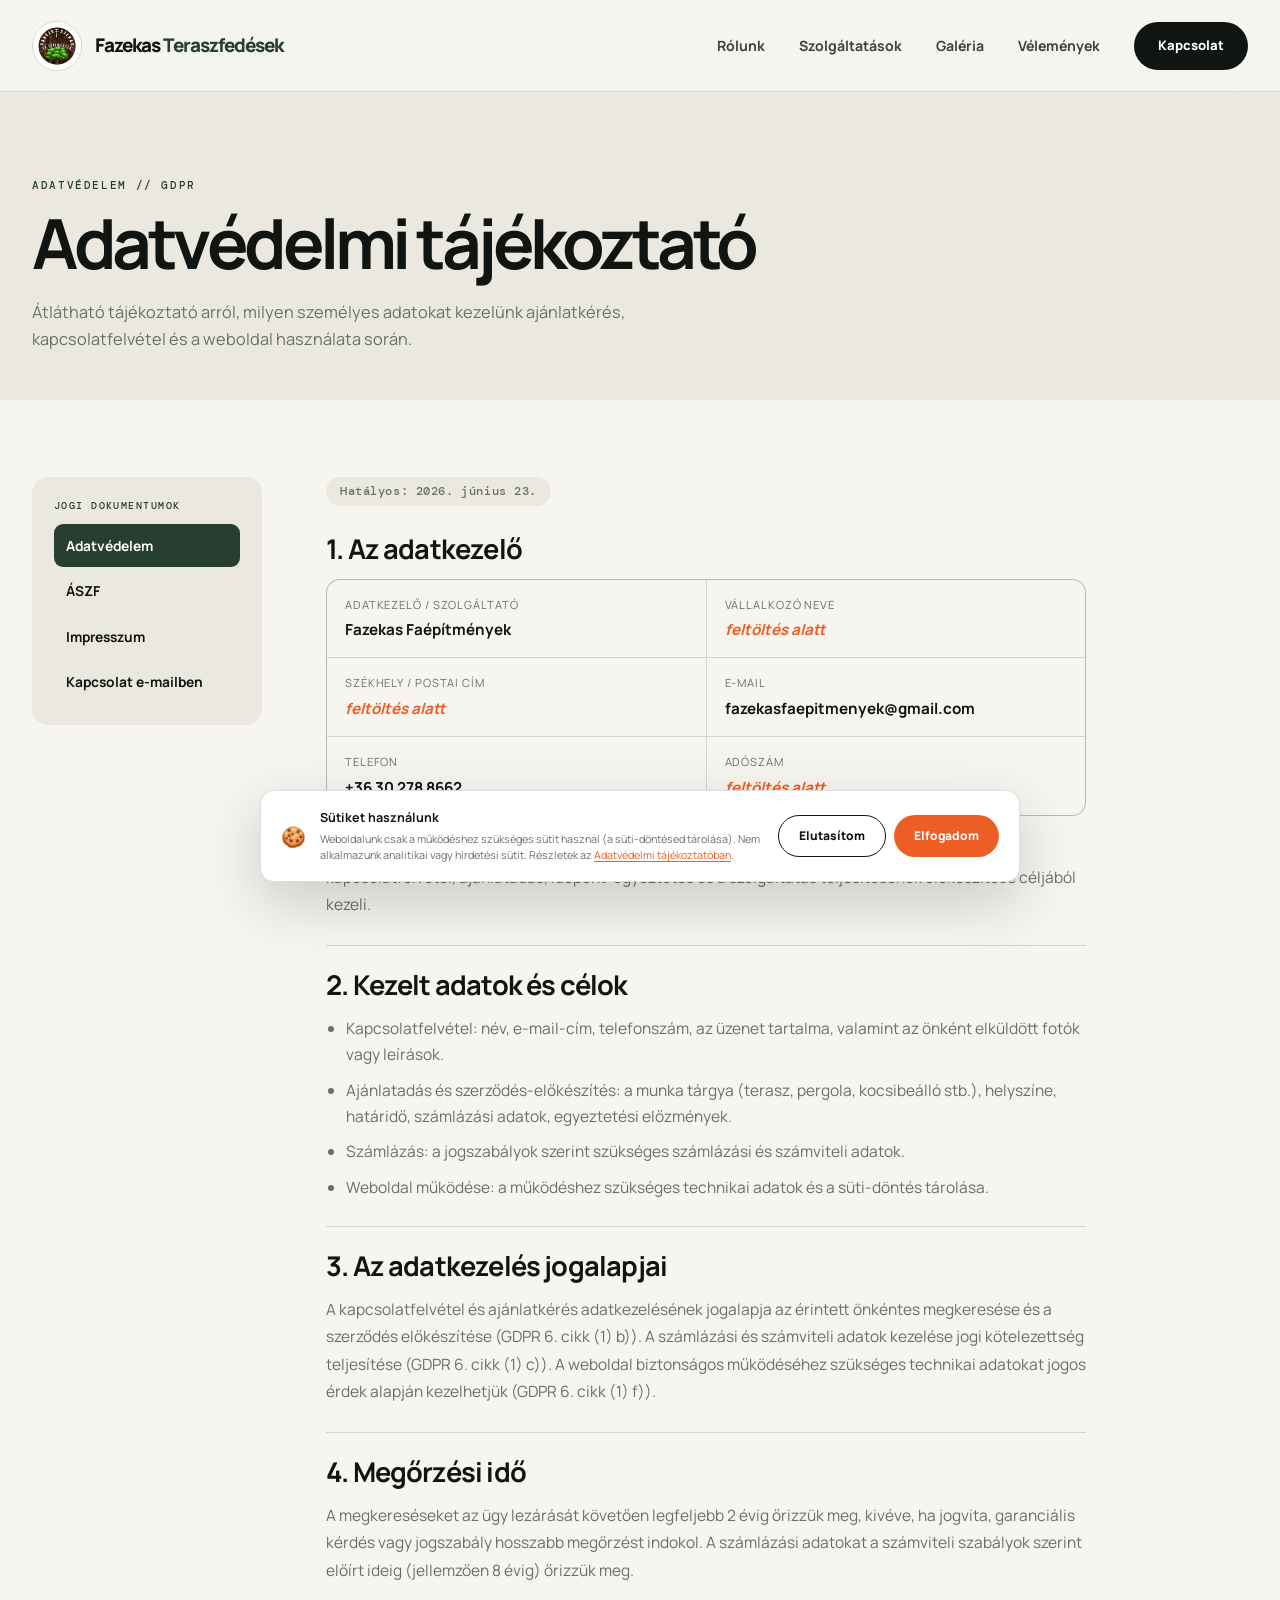
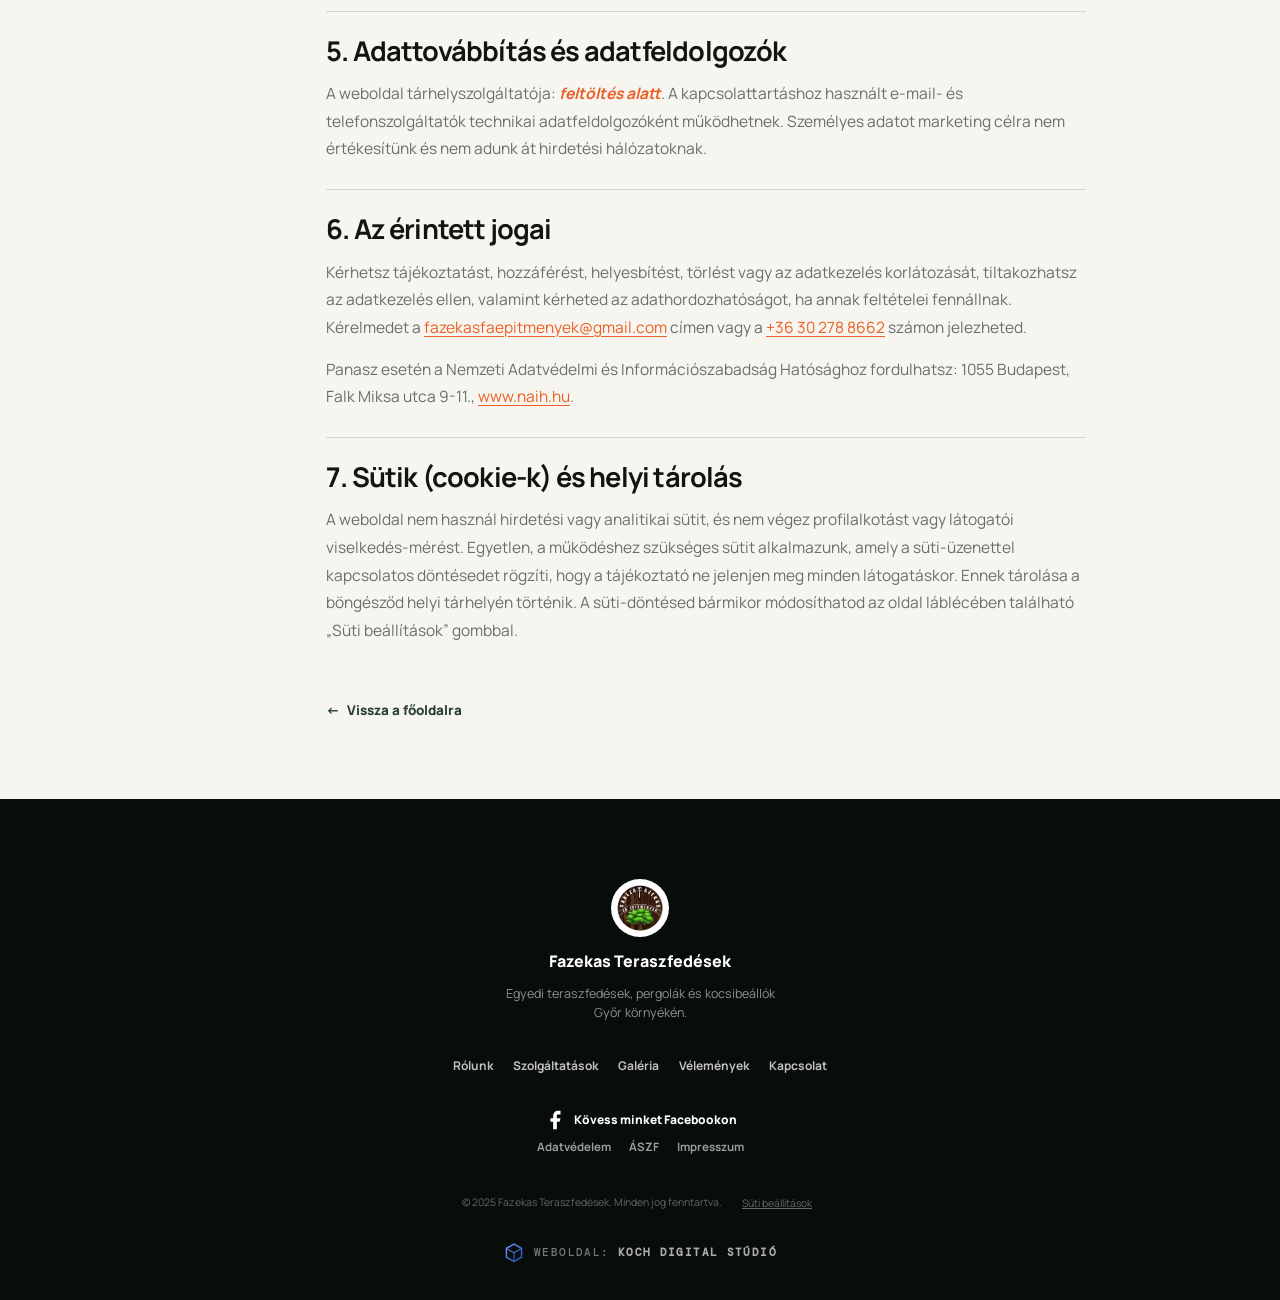
==== adatvedelem.html @ a285e496 "Prepare Fazekas Teraszfedések for Cloudflare Pages" ====
<!DOCTYPE html>
<html lang="hu">

<head>
  <meta charset="UTF-8">
  <meta name="viewport" content="width=device-width, initial-scale=1.0">
  <title>Adatvédelmi tájékoztató | Fazekas Teraszfedések</title>
  <meta name="description" content="Adatvédelmi tájékoztató (GDPR) – milyen személyes adatokat kezel a Fazekas Faépítmények ajánlatkérés és kapcsolatfelvétel során.">
  <meta name="robots" content="index, follow, max-image-preview:large">
  <link rel="canonical" href="https://fazekasterasz.hu/adatvedelem.html">
  <meta property="og:type" content="website">
  <meta property="og:url" content="https://fazekasterasz.hu/adatvedelem.html">
  <meta property="og:title" content="Adatvédelmi tájékoztató | Fazekas Teraszfedések">
  <meta property="og:description" content="Adatvédelmi tájékoztató (GDPR) – milyen személyes adatokat kezelünk ajánlatkérés és kapcsolatfelvétel során.">
  <meta property="og:image" content="https://fazekasterasz.hu/og-image.jpg">
  <meta property="og:locale" content="hu_HU">
  <meta property="og:site_name" content="Fazekas Faépítmények">
  <script type="application/ld+json">
  {"@context":"https://schema.org","@type":"BreadcrumbList","itemListElement":[
    {"@type":"ListItem","position":1,"name":"Főoldal","item":"https://fazekasterasz.hu/"},
    {"@type":"ListItem","position":2,"name":"Adatvédelmi tájékoztató","item":"https://fazekasterasz.hu/adatvedelem.html"}
  ]}
  </script>
  <link rel="icon" type="image/x-icon" href="./favicon.ico">
  <link rel="icon" type="image/png" sizes="32x32" href="./icon-192.png">
  <link rel="apple-touch-icon" sizes="180x180" href="./apple-touch-icon.png">
  <link rel="manifest" href="./site.webmanifest">
  <meta name="theme-color" content="#c2410c">
  <link rel="preconnect" href="https://fonts.googleapis.com">
  <link rel="preconnect" href="https://fonts.gstatic.com" crossorigin>
  <link rel="stylesheet" href="./styles.css">
</head>

<body class="legal-page">

  <!-- Cookie Banner -->
  <div class="cookie-banner" id="cookieBanner" role="dialog" aria-label="Süti értesítés">
    <div class="cookie-content">
      <div class="cookie-icon" aria-hidden="true">🍪</div>
      <div class="cookie-text">
        <strong>Sütiket használunk</strong>
        <p>Weboldalunk csak a működéshez szükséges sütit használ (a süti-döntésed tárolása). Nem alkalmazunk analitikai vagy hirdetési sütit. Részletek az <a href="adatvedelem.html#sutik">Adatvédelmi tájékoztatóban</a>.</p>
      </div>
      <div class="cookie-actions">
        <button class="btn btn-sm btn-outline-dark" id="cookieDecline">Elutasítom</button>
        <button class="btn btn-sm btn-primary" id="cookieAccept">Elfogadom</button>
      </div>
    </div>
  </div>

  <!-- Navigáció -->
  <nav class="navbar" id="navbar" aria-label="Főnavigáció">
    <div class="container nav-container">
      <a href="index.html" class="brand" aria-label="Fazekas Teraszfedések főoldal">
        <img src="./logo.webp" alt="Fazekas Faépítmények Logó" class="brand-logo" width="44" height="44">
        <span class="brand-name">Fazekas <em>Teraszfedések</em></span>
      </a>
      <button class="nav-toggle" id="navToggle" aria-label="Menü megnyitása" aria-expanded="false" aria-controls="navLinks">
        <span class="bar"></span><span class="bar"></span><span class="bar"></span>
      </button>
      <div class="nav-links" id="navLinks">
        <a href="index.html#rolunk" class="nav-link">Rólunk</a>
        <a href="index.html#szolgaltatasok" class="nav-link">Szolgáltatások</a>
        <a href="index.html#galeria" class="nav-link">Galéria</a>
        <a href="index.html#velemenyek" class="nav-link">Vélemények</a>
        <a href="index.html#kapcsolat" class="btn btn-sm btn-primary nav-cta">Kapcsolat</a>
      </div>
    </div>
  </nav>
  <div class="nav-overlay" id="navOverlay" aria-hidden="true"></div>

  <header class="legal-hero">
    <div class="container">
      <span class="eyebrow">Adatvédelem // GDPR</span>
      <h1>Adatvédelmi tájékoztató</h1>
      <p>Átlátható tájékoztató arról, milyen személyes adatokat kezelünk ajánlatkérés, kapcsolatfelvétel és a weboldal használata során.</p>
    </div>
  </header>

  <main class="legal-main">
    <div class="container legal-layout">
      <aside class="legal-nav" aria-label="Jogi dokumentumok">
        <span>Jogi dokumentumok</span>
        <a href="adatvedelem.html" aria-current="page">Adatvédelem</a>
        <a href="aszf.html">ÁSZF</a>
        <a href="impresszum.html">Impresszum</a>
        <a href="mailto:fazekasfaepitmenyek@gmail.com">Kapcsolat e-mailben</a>
      </aside>

      <div class="legal-content">
        <p class="legal-date">Hatályos: 2026. június 23.</p>

        <section class="legal-section">
          <h2>1. Az adatkezelő</h2>
          <div class="legal-data-grid">
            <div><span>Adatkezelő / szolgáltató</span><strong>Fazekas Faépítmények</strong></div>
            <div><span>Vállalkozó neve</span><strong class="legal-tbd">feltöltés alatt</strong></div>
            <div><span>Székhely / postai cím</span><strong class="legal-tbd">feltöltés alatt</strong></div>
            <div><span>E-mail</span><strong>fazekasfaepitmenyek@gmail.com</strong></div>
            <div><span>Telefon</span><strong>+36 30 278 8662</strong></div>
            <div><span>Adószám</span><strong class="legal-tbd">feltöltés alatt</strong></div>
          </div>
          <p>Az adatkezelő a weboldalon, telefonon vagy e-mailben érkező megkereséseket kizárólag kapcsolatfelvétel, ajánlatadás, időpont-egyeztetés és a szolgáltatás teljesítésének előkészítése céljából kezeli.</p>
        </section>

        <section class="legal-section">
          <h2>2. Kezelt adatok és célok</h2>
          <ul class="legal-list">
            <li>Kapcsolatfelvétel: név, e-mail-cím, telefonszám, az üzenet tartalma, valamint az önként elküldött fotók vagy leírások.</li>
            <li>Ajánlatadás és szerződés-előkészítés: a munka tárgya (terasz, pergola, kocsibeálló stb.), helyszíne, határidő, számlázási adatok, egyeztetési előzmények.</li>
            <li>Számlázás: a jogszabályok szerint szükséges számlázási és számviteli adatok.</li>
            <li>Weboldal működése: a működéshez szükséges technikai adatok és a süti-döntés tárolása.</li>
          </ul>
        </section>

        <section class="legal-section">
          <h2>3. Az adatkezelés jogalapjai</h2>
          <p>A kapcsolatfelvétel és ajánlatkérés adatkezelésének jogalapja az érintett önkéntes megkeresése és a szerződés előkészítése (GDPR 6. cikk (1) b)). A számlázási és számviteli adatok kezelése jogi kötelezettség teljesítése (GDPR 6. cikk (1) c)). A weboldal biztonságos működéséhez szükséges technikai adatokat jogos érdek alapján kezelhetjük (GDPR 6. cikk (1) f)).</p>
        </section>

        <section class="legal-section">
          <h2>4. Megőrzési idő</h2>
          <p>A megkereséseket az ügy lezárását követően legfeljebb 2 évig őrizzük meg, kivéve, ha jogvita, garanciális kérdés vagy jogszabály hosszabb megőrzést indokol. A számlázási adatokat a számviteli szabályok szerint előírt ideig (jellemzően 8 évig) őrizzük meg.</p>
        </section>

        <section class="legal-section">
          <h2>5. Adattovábbítás és adatfeldolgozók</h2>
          <p>A weboldal tárhelyszolgáltatója: <strong class="legal-tbd">feltöltés alatt</strong>. A kapcsolattartáshoz használt e-mail- és telefonszolgáltatók technikai adatfeldolgozóként működhetnek. Személyes adatot marketing célra nem értékesítünk és nem adunk át hirdetési hálózatoknak.</p>
        </section>

        <section class="legal-section">
          <h2>6. Az érintett jogai</h2>
          <p>Kérhetsz tájékoztatást, hozzáférést, helyesbítést, törlést vagy az adatkezelés korlátozását, tiltakozhatsz az adatkezelés ellen, valamint kérheted az adathordozhatóságot, ha annak feltételei fennállnak. Kérelmedet a <a href="mailto:fazekasfaepitmenyek@gmail.com">fazekasfaepitmenyek@gmail.com</a> címen vagy a <a href="tel:06302788662">+36 30 278 8662</a> számon jelezheted.</p>
          <p>Panasz esetén a Nemzeti Adatvédelmi és Információszabadság Hatósághoz fordulhatsz: 1055 Budapest, Falk Miksa utca 9-11., <a href="https://www.naih.hu" target="_blank" rel="noopener noreferrer">www.naih.hu</a>.</p>
        </section>

        <section class="legal-section" id="sutik">
          <h2>7. Sütik (cookie-k) és helyi tárolás</h2>
          <p>A weboldal nem használ hirdetési vagy analitikai sütit, és nem végez profilalkotást vagy látogatói viselkedés-mérést. Egyetlen, a működéshez szükséges sütit alkalmazunk, amely a süti-üzenettel kapcsolatos döntésedet rögzíti, hogy a tájékoztató ne jelenjen meg minden látogatáskor. Ennek tárolása a böngésződ helyi tárhelyén történik. A süti-döntésed bármikor módosíthatod az oldal láblécében található „Süti beállítások” gombbal.</p>
        </section>

        <a href="index.html" class="legal-back"><span aria-hidden="true">←</span> Vissza a főoldalra</a>
      </div>
    </div>
  </main>

  <footer class="footer dark-theme">
    <div class="container footer-inner">
      <div class="footer-brand">
        <img src="./logo.webp" alt="Fazekas Teraszfedések logó" class="footer-logo"><span class="footer-brand-name">Fazekas Teraszfedések</span>
        <p>Egyedi teraszfedések, pergolák és kocsibeállók Győr környékén.</p>
      </div>
      <nav class="footer-links" aria-label="Footer navigáció">
        <a href="index.html#rolunk">Rólunk</a>
        <a href="index.html#szolgaltatasok">Szolgáltatások</a>
        <a href="index.html#galeria">Galéria</a>
        <a href="index.html#velemenyek">Vélemények</a>
        <a href="index.html#kapcsolat">Kapcsolat</a>
      </nav>
      <a href="https://www.facebook.com/share/1PGg3HUe4G/?mibextid=wwXIfr" target="_blank" rel="noopener noreferrer" class="fb-btn" aria-label="Fazekas Faépítmények Facebook oldal">
        <svg viewBox="0 0 24 24" width="22" height="22" fill="currentColor" aria-hidden="true"><path d="M18 2h-3a5 5 0 00-5 5v3H7v4h3v8h4v-8h3l1-4h-4V7a1 1 0 011-1h3z"></path></svg>
        Kövess minket Facebookon
      </a>
      <nav class="footer-legal" aria-label="Jogi oldalak">
        <a href="adatvedelem.html">Adatvédelem</a>
        <a href="aszf.html">ÁSZF</a>
        <a href="impresszum.html">Impresszum</a>
      </nav>
      <div class="footer-bottom">
        <p>© 2025 Fazekas Teraszfedések. Minden jog fenntartva.</p>
        <button class="cookie-settings-link" id="cookieSettings" type="button">Süti beállítások</button>
      </div>
      <a class="footer-credit" href="https://kochdigitalstudio.hu/hu" target="_blank" rel="noopener noreferrer" aria-label="Weboldal készítője: Koch Digital Stúdió">
        <svg class="footer-credit-mark" viewBox="0 0 32 32" xmlns="http://www.w3.org/2000/svg" aria-hidden="true">
          <defs><linearGradient id="kochMark" x1="4" y1="4" x2="28" y2="28" gradientUnits="userSpaceOnUse"><stop offset="0" stop-color="#6ea0ff"/><stop offset="1" stop-color="#2456e6"/></linearGradient></defs>
          <path d="M16 3l11 6.35v12.7L16 28.4 5 22.05V9.35L16 3z" fill="none" stroke="url(#kochMark)" stroke-width="2" stroke-linejoin="round"/>
          <path d="M16 15.7l11-6.35M16 15.7v12.7M16 15.7L5 9.35" fill="none" stroke="url(#kochMark)" stroke-width="1.5" stroke-linejoin="round" opacity="0.9"/>
        </svg>
        <span>Weboldal: <strong>Koch Digital Stúdió</strong></span>
      </a>
    </div>
  </footer>

  <script src="./script.js"></script>
</body>
</html>
---- styles.css ----
@import url('https://fonts.googleapis.com/css2?family=DM+Mono:wght@400;500&family=Manrope:wght@400;500;600;700;800&display=swap');
:root{--ink:#101512;--leaf:#263f31;--paper:#f6f5ef;--sand:#ebe9df;--line:rgba(16,21,18,.14);--muted:#667069;--ember:#ed5e24;--lime:#d7e260;--nav:92px}*{box-sizing:border-box}html{scroll-behavior:smooth}body{margin:0;background:var(--paper);color:var(--ink);font-family:Manrope,Arial,sans-serif;line-height:1.55;overflow-x:hidden}img{display:block;max-width:100%}a{color:inherit;text-decoration:none}button{font:inherit}h1,h2,h3,p{margin:0}h1,h2,h3{letter-spacing:-.065em;line-height:.98}h1{font-size:clamp(3.1rem,6.8vw,7.5rem)}h2{font-size:clamp(2.35rem,4.6vw,5rem)}h3{font-size:1.18rem}.container{width:min(1240px,calc(100% - 64px));margin:auto}.section{padding:clamp(88px,12vw,164px) 0}.bg-alt{background:var(--sand)}.dark-theme{background:var(--ink);color:#fff}.dark-theme h1,.dark-theme h2,.dark-theme h3{color:#fff}.text-center{text-align:center}.mx-auto{margin-inline:auto}.mt-4{margin-top:16px}.mt-6{margin-top:24px}.mt-8{margin-top:32px}.mt-10{margin-top:48px}.mt-12{margin-top:72px}.lead{max-width:58ch;color:var(--muted);font-size:1.06rem;line-height:1.75}.lead-light{color:rgba(255,255,255,.76)}.eyebrow,.statement-index{display:block;color:var(--leaf);font:500 .68rem/1 'DM Mono',monospace;letter-spacing:.15em;text-transform:uppercase;margin-bottom:24px}
.fade-in{opacity:0;transform:translateY(18px);transition:opacity .7s cubic-bezier(.22,1,.36,1),transform .7s cubic-bezier(.22,1,.36,1)}.fade-in.is-visible{opacity:1;transform:none}.btn{display:inline-flex;align-items:center;justify-content:center;min-height:56px;padding:0 27px;border:0;border-radius:999px;cursor:pointer;font-size:.86rem;font-weight:800;transition:transform .22s,background .22s}.btn:hover{transform:translateY(-2px)}.btn-primary{background:var(--ember);color:#fff}.btn-primary:hover{background:#ff7138}.btn-sm{min-height:42px;padding:0 20px;font-size:.75rem}.btn-outline-light{border:1px solid rgba(255,255,255,.64);color:#fff;background:transparent}.btn-outline-dark,.btn-outline-primary{border:1px solid var(--ink);color:var(--ink);background:transparent}
.navbar{position:fixed;inset:0 0 auto;z-index:100;height:var(--nav);background:rgba(246,245,239,.9);border-bottom:1px solid var(--line);backdrop-filter:blur(18px)}.nav-container{height:100%;display:flex;align-items:center;justify-content:space-between}.brand{display:flex;align-items:center;gap:13px;font-size:1.18rem;font-weight:800;letter-spacing:-.05em}.brand em{color:var(--leaf);font-style:normal}.brand-logo{width:50px;height:50px;object-fit:cover;border-radius:50%;border:1px solid var(--line)}.nav-links{display:flex;align-items:center;gap:34px}.nav-link{color:#39413b;font-size:.88rem;font-weight:700}.nav-cta{background:var(--ink);color:#fff;font-size:.82rem;min-height:48px;padding:0 24px}.nav-toggle{display:none;width:44px;height:44px;border:0;background:transparent;cursor:pointer;padding:10px;flex-direction:column;gap:5px;justify-content:center}.bar{height:1.5px;width:23px;background:var(--ink);transition:.25s}.nav-toggle[aria-expanded=true] .bar:nth-child(1){transform:translateY(6.5px) rotate(45deg)}.nav-toggle[aria-expanded=true] .bar:nth-child(2){opacity:0}.nav-toggle[aria-expanded=true] .bar:nth-child(3){transform:translateY(-6.5px) rotate(-45deg)}.nav-overlay{display:none;position:fixed;inset:0;background:rgba(9,13,10,.6);z-index:98}.nav-overlay.is-open{display:block}
.hero{position:relative;min-height:calc(100svh - 112px);margin:98px 16px 16px;border-radius:26px;overflow:hidden;display:grid;align-items:end;background:var(--ink)}.hero-bg,.hero-overlay,.wood-grain-overlay{position:absolute;inset:0}.hero-bg{background-size:cover;background-position:center;filter:saturate(.84) contrast(1.05);transform:scale(1.015);transition:transform 1.4s cubic-bezier(.22,1,.36,1)}.hero:hover .hero-bg{transform:scale(1.045)}.hero-overlay{background:linear-gradient(90deg,rgba(9,13,10,.9),rgba(9,13,10,.62) 44%,rgba(9,13,10,.12) 78%),linear-gradient(0deg,rgba(9,13,10,.68),transparent 56%)}.wood-grain-overlay{opacity:.14;background:repeating-linear-gradient(90deg,transparent 0 52px,rgba(255,255,255,.03) 52px 53px)}.hero-container{position:relative;z-index:1;padding:clamp(45px,7vw,104px);max-width:860px}.hero-content h1{color:#fff}.hero-content .lead{margin-top:30px}.hero-actions{display:flex;align-items:center;gap:24px;margin-top:37px}.hero-gallery-link{color:#fff;border-bottom:1px solid rgba(255,255,255,.55);padding-bottom:6px;font-size:.77rem;font-weight:800}.hero-footnote{margin-top:58px;color:rgba(255,255,255,.62);font:500 .64rem/1.7 'DM Mono',monospace;letter-spacing:.12em;text-transform:uppercase}.wood-divider{display:none}
.intro-grid{display:grid;grid-template-columns:1.12fr .88fr;gap:clamp(50px,12vw,180px);align-items:start}.intro-headline h2{max-width:10ch}.intro-text{padding-top:12px}.intro-text .lead+.lead{margin-top:17px}.project-statement{width:min(1440px,calc(100% - 32px));margin:auto;display:grid;grid-template-columns:1.08fr .92fr}.project-statement-media{position:relative;min-height:610px;background:var(--leaf);overflow:hidden;border-radius:24px 0 0 24px}.project-statement-media img{position:absolute;object-fit:cover}.project-statement-media img:first-child{width:72%;height:78%;left:0;bottom:0}.project-statement-media img:last-child{width:42%;height:50%;right:0;top:0;border:10px solid var(--paper);border-right:0}.project-statement-copy{min-height:610px;padding:clamp(42px,6vw,96px);color:#fff;background:var(--leaf);border-radius:0 24px 24px 0;display:flex;flex-direction:column;justify-content:end}.project-statement-copy h2{color:#fff;max-width:11ch}.project-statement-copy .statement-index,.text-link{color:var(--lime)}.text-link{margin-top:40px;width:max-content;padding-bottom:7px;border-bottom:1px solid currentColor;font-size:.8rem;font-weight:800}
.section-header{max-width:820px}.section-header.text-center{margin-inline:auto}.section-header .lead{margin-inline:auto}.bento-grid{display:grid;grid-template-columns:repeat(4,1fr);border-top:1px solid var(--line);border-left:1px solid var(--line)}.bento-card{min-height:300px;padding:32px 28px;border-right:1px solid var(--line);border-bottom:1px solid var(--line);transition:.25s}.bento-card:hover{background:var(--leaf);color:#fff}.bento-card:hover p{color:rgba(255,255,255,.7)}.bento-icon{color:var(--ember)}.bento-card h3{margin-top:58px}.bento-card p,.process-step p,.bsh-card p{margin-top:12px;color:var(--muted);font-size:.9rem;line-height:1.72}.process-grid{display:grid;grid-template-columns:repeat(3,1fr);border-top:1px solid var(--line)}.process-step{padding:31px 32px 0 0;border-right:1px solid var(--line);min-height:255px}.process-step+.process-step{padding-left:32px}.process-step:last-child{border-right:0}.process-number{color:#c8cdc5;font:500 clamp(3.7rem,6vw,6rem)/.8 'DM Mono',monospace;letter-spacing:-.1em}.process-step h3{margin-top:42px}.bsh-grid{display:grid;grid-template-columns:repeat(3,1fr);gap:1px;background:var(--line);border:1px solid var(--line)}.bsh-card{min-height:250px;padding:30px;background:var(--paper)}.bsh-card--highlight{background:var(--leaf);color:#fff}.bsh-card--highlight p{color:rgba(255,255,255,.72)}.bsh-num{color:var(--ember);font:500 .72rem 'DM Mono',monospace;letter-spacing:.12em}.bsh-card h3{margin-top:52px}.roof-options{border-top:1px solid var(--line);padding-top:42px}.roof-options h3{font-size:.92rem;letter-spacing:0}.roof-grid{display:grid;grid-template-columns:repeat(4,1fr);border-top:1px solid var(--line)}.roof-item{padding:17px 0;border-bottom:1px solid var(--line);text-align:center;font-size:.78rem;font-weight:800}
.gallery-filters{display:flex;justify-content:center;flex-wrap:wrap;gap:7px}.filter-btn{border:1px solid var(--line);background:transparent;border-radius:999px;padding:9px 15px;color:var(--ink);cursor:pointer;font-size:.72rem;font-weight:800}.filter-btn.active,.filter-btn:hover{border-color:var(--leaf);background:var(--leaf);color:#fff}.gallery-masonry{width:min(1440px,calc(100% - 32px));margin-inline:auto;display:grid;grid-template-columns:repeat(4,1fr);grid-auto-rows:220px;gap:10px}.gallery-item{position:relative;padding:0;border:0;border-radius:14px;overflow:hidden;cursor:zoom-in;background:#d6d8d3}.gallery-item--wide{grid-column:span 2}.gallery-item--tall{grid-row:span 2}.gallery-item img{width:100%;height:100%;object-fit:cover;filter:saturate(.87);transition:.7s}.gallery-item:hover img{transform:scale(1.06);filter:saturate(1.08)}.gallery-overlay{position:absolute;inset:0;display:flex;align-items:end;padding:18px;background:linear-gradient(0deg,rgba(7,11,8,.72),transparent 50%)}.gallery-item-title{color:#fff;font-size:.77rem;font-weight:800}.gallery-item.hidden{display:none}.gallery-item.filtered-out{opacity:.18;pointer-events:none}
.reviews-grid{display:grid;grid-template-columns:repeat(3,1fr);gap:12px}.review-card{min-height:290px;padding:30px;background:var(--sand);border-radius:14px;display:flex;flex-direction:column}.review-stars{color:var(--ember);letter-spacing:.08em;font-size:.82rem}.review-text{margin-top:30px;font-size:.93rem;line-height:1.7}.review-author{display:flex;align-items:center;gap:10px;margin-top:auto;padding-top:24px;font-size:.78rem}.review-avatar{width:32px;height:32px;border-radius:50%;display:grid;place-items:center;background:var(--leaf);color:#fff;font-size:.66rem;font-weight:800}.review-location{display:block;color:var(--muted);font-size:.68rem}.review-stats{display:flex;justify-content:space-evenly;gap:28px;padding:35px;color:#fff;background:var(--leaf);border-radius:14px}.stat-item{text-align:center}.stat-number{display:block;color:var(--lime);font-size:2rem;font-weight:800;letter-spacing:-.07em}.stat-label{display:block;color:rgba(255,255,255,.7);font-size:.7rem}.stat-stars{color:var(--ember)}.stat-divider{width:1px;background:rgba(255,255,255,.2)}.contact-section{position:relative;overflow:hidden}.contact-section:after{content:'';position:absolute;width:800px;height:800px;right:-390px;top:-460px;border:1px solid rgba(215,226,96,.38);border-radius:50%}.contact-centered{position:relative;z-index:1;max-width:900px}.contact-centered .eyebrow{color:var(--lime)}.contact-centered h2{max-width:11ch}.contact-centered .lead{color:rgba(255,255,255,.68)}.contact-ctas{display:flex;gap:12px;align-items:center;flex-wrap:wrap;max-width:700px}.btn-contact{flex:1 1 280px;min-width:0}
.footer{padding:80px 0 28px;background:#090d0a}.footer-inner{text-align:center}.footer-logo{width:58px;height:58px;margin:0 auto 12px;border-radius:50%}.footer-brand-name{font-weight:800}.footer-brand p{margin:10px auto 0;max-width:34ch;color:rgba(255,255,255,.55);font-size:.78rem}.footer-links{display:flex;justify-content:center;gap:20px;margin:34px 0;color:rgba(255,255,255,.75);font-size:.75rem;font-weight:700}.fb-btn{display:inline-flex;gap:8px;align-items:center;color:#fff;font-size:.75rem;font-weight:800}.footer-bottom{display:flex;justify-content:center;gap:14px;margin-top:38px;color:rgba(255,255,255,.38);font-size:.65rem}.footer-credit{display:flex;align-items:center;gap:9px;width:max-content;margin:22px auto 0;padding:8px 4px;color:rgba(255,255,255,.45);font:500 .66rem/1 'DM Mono',monospace;letter-spacing:.13em;text-transform:uppercase;transition:color .22s}.footer-credit:hover{color:rgba(255,255,255,.82)}.footer-credit strong{font-weight:600;color:rgba(255,255,255,.66);transition:color .22s}.footer-credit:hover strong{color:#fff}.footer-credit-mark{width:22px;height:22px;flex:none}.cookie-settings-link{border:0;background:transparent;color:inherit;text-decoration:underline;cursor:pointer}.cookie-banner{position:fixed;z-index:300;bottom:18px;left:18px;right:18px;transform:translateY(calc(100% + 36px));transition:transform .35s}.cookie-banner.is-visible{transform:none}.cookie-content{width:min(760px,100%);margin:auto;padding:17px 20px;display:flex;gap:14px;align-items:center;background:#fff;border:1px solid var(--line);border-radius:14px;box-shadow:0 20px 60px rgba(0,0,0,.18)}.cookie-icon{font-size:1.25rem}.cookie-text{flex:1}.cookie-text strong{display:block;font-size:.78rem}.cookie-text p{margin-top:3px;font-size:.67rem;color:var(--muted)}.cookie-actions{display:flex;gap:8px}#lightbox[hidden]{display:none}#lightbox{position:fixed;inset:0;z-index:500;display:grid;place-items:center}.lb-backdrop{position:absolute;inset:0;background:rgba(0,0,0,.86)}.lb-dialog{position:relative;z-index:1;width:min(1000px,calc(100% - 32px))}.lb-img-wrap img{width:100%;max-height:78vh;object-fit:contain}.lb-close,.lb-nav{position:absolute;z-index:2;width:44px;height:44px;border:0;border-radius:50%;background:#fff;cursor:pointer}.lb-close{right:0;top:-54px}.lb-nav{top:50%}.lb-prev{left:-54px}.lb-next{right:-54px}.lb-caption{color:#fff;text-align:center;margin-top:12px}
@media(max-width:900px){.bento-grid{grid-template-columns:repeat(2,1fr)}.bsh-grid{grid-template-columns:repeat(2,1fr)}.gallery-masonry{grid-template-columns:repeat(3,1fr)}.reviews-grid{grid-template-columns:repeat(2,1fr)}}@media(max-width:768px){:root{--nav:72px}.container{width:min(100% - 36px,1240px)}.section{padding:66px 0}.mt-12{margin-top:42px}.mt-10{margin-top:32px}.mt-8{margin-top:26px}.navbar{height:72px}.brand-name{display:none}.nav-toggle{display:flex}.nav-links{position:fixed;top:72px;right:0;bottom:auto;height:calc(100dvh - 72px);width:min(300px,78vw);padding:26px 24px;background:var(--paper);flex-direction:column;align-items:stretch;gap:0;transform:translateX(104%);transition:transform .32s;overflow-y:auto}.nav-links.is-open{transform:none}.nav-link{padding:19px 7px;border-bottom:1px solid var(--line);font-size:.84rem}.nav-cta{margin-top:32px;justify-content:center}.hero{min-height:calc(100svh - 92px);margin:84px 12px 12px;border-radius:18px}.hero-container{padding:36px 24px}.hero-content h1{font-size:clamp(2.6rem,11.7vw,3.3rem);letter-spacing:-.072em;overflow-wrap:anywhere}.hero-content .lead{margin-top:24px;font-size:.96rem}.hero-actions{margin-top:30px;flex-direction:column;align-items:stretch;gap:19px}.hero-gallery-link{align-self:center}.hero-footnote{margin-top:37px;font-size:.57rem}.intro-grid,.project-statement{grid-template-columns:1fr;gap:32px}.project-statement{width:calc(100% - 24px)}.project-statement-media{min-height:355px;border-radius:18px 18px 0 0}.project-statement-media img:last-child{border-width:6px}.project-statement-copy{min-height:0;padding:42px 26px;border-radius:0 0 18px 18px}.project-statement-copy h2{font-size:2.4rem}.bento-grid,.bsh-grid{grid-template-columns:1fr}.bento-card{min-height:0;padding:28px 25px}.bento-card h3{margin-top:32px}.process-grid{grid-template-columns:1fr}.process-step,.process-step+.process-step{min-height:0;padding:26px 0;border-right:0;border-bottom:1px solid var(--line)}.process-step h3{margin-top:27px}.bsh-card{min-height:0}.bsh-card h3{margin-top:28px}.roof-grid{grid-template-columns:repeat(2,1fr)}.gallery-masonry{width:calc(100% - 24px);grid-template-columns:repeat(2,1fr);grid-auto-rows:160px;gap:7px}.gallery-item--tall{grid-row:span 2}.gallery-overlay{padding:12px}.gallery-item-title{font-size:.68rem}.filter-btn{font-size:.66rem;padding:8px 12px}.reviews-grid{grid-template-columns:1fr}.review-card{min-height:230px}.review-stats{flex-direction:column;align-items:center}.stat-divider{width:48px;height:1px}.contact-centered h2{font-size:clamp(2.5rem,11vw,4rem);overflow-wrap:anywhere}.contact-ctas{flex-direction:column;align-items:stretch}.btn-contact{width:100%;flex:0 0 auto}.footer-links{flex-wrap:wrap}.cookie-content{flex-wrap:wrap}.cookie-actions{width:100%}.cookie-actions .btn{flex:1}.lb-prev{left:6px}.lb-next{right:6px}}/* ===== Scrolled navbar ===== */
.navbar{transition:box-shadow .3s,background .3s,height .3s}.navbar.is-scrolled{height:74px;background:rgba(246,245,239,.96);box-shadow:0 8px 30px rgba(16,21,18,.09)}
/* ===== Hero scroll cue ===== */
.hero-scroll{position:absolute;z-index:2;left:50%;bottom:22px;transform:translateX(-50%);display:grid;place-items:center}.hero-scroll-mouse{display:block;width:24px;height:38px;border:1.5px solid rgba(255,255,255,.7);border-radius:13px;position:relative}.hero-scroll-dot{position:absolute;left:50%;top:7px;width:3px;height:7px;margin-left:-1.5px;border-radius:2px;background:#fff;animation:scrollDot 1.7s ease-in-out infinite}@keyframes scrollDot{0%{opacity:0;transform:translateY(0)}30%{opacity:1}70%{opacity:1;transform:translateY(10px)}100%{opacity:0;transform:translateY(10px)}}
/* ===== Material spotlight (BSH) ===== */
.material-spotlight{width:min(1440px,calc(100% - 32px));margin:clamp(60px,8vw,110px) auto;display:grid;grid-template-columns:1fr 1fr;gap:0;border-radius:24px;overflow:hidden;background:var(--sand)}.material-media{position:relative;min-height:520px}.material-media img{position:absolute;inset:0;width:100%;height:100%;object-fit:cover}.material-copy{padding:clamp(42px,5vw,84px);display:flex;flex-direction:column;justify-content:center}.material-copy h2{max-width:13ch;margin-bottom:24px}.material-points{list-style:none;margin:26px 0 0;padding:0;display:grid;gap:13px}.material-points li{position:relative;padding-left:30px;font-size:.93rem;font-weight:600;color:var(--ink)}.material-points li:before{content:'';position:absolute;left:0;top:6px;width:16px;height:16px;border-radius:50%;background:var(--ember);box-shadow:0 0 0 4px rgba(237,94,36,.16)}.material-copy .text-link{color:var(--leaf);margin-top:34px}
/* ===== Before / After slider ===== */
.ba-slider{--pos:50%;position:relative;width:100%;max-width:1000px;margin-inline:auto;aspect-ratio:16/10;border-radius:18px;overflow:hidden;background:#000;user-select:none;touch-action:pan-y}.ba-before,.ba-after{position:absolute;inset:0}.ba-before img,.ba-after img{width:100%;height:100%;object-fit:cover;pointer-events:none}.ba-after{clip-path:inset(0 0 0 var(--pos))}.ba-tag{position:absolute;top:14px;padding:6px 13px;border-radius:999px;font:800 .66rem/1 'DM Mono',monospace;letter-spacing:.1em;text-transform:uppercase;color:#fff;backdrop-filter:blur(4px)}.ba-tag--before{left:14px;background:rgba(16,21,18,.62)}.ba-tag--after{right:14px;background:rgba(237,94,36,.86)}.ba-handle{position:absolute;top:0;bottom:0;left:var(--pos);width:2px;background:#fff;transform:translateX(-1px);pointer-events:none;box-shadow:0 0 0 1px rgba(0,0,0,.12)}.ba-handle svg{position:absolute;top:50%;left:50%;transform:translate(-50%,-50%);width:42px;height:42px;padding:11px;border-radius:50%;background:var(--leaf);box-shadow:0 6px 20px rgba(0,0,0,.35)}.ba-slider.is-dragging .ba-handle svg{transform:translate(-50%,-50%) scale(1.08)}.ba-range{position:absolute;inset:0;width:100%;height:100%;margin:0;opacity:0;cursor:ew-resize}
/* ===== Service area ===== */
.service-area{display:grid;grid-template-columns:1.3fr .7fr;gap:clamp(32px,5vw,72px);align-items:center}.town-list{list-style:none;margin:0;padding:0;display:grid;grid-template-columns:repeat(4,1fr);gap:10px}.town-list li{position:relative;padding:11px 14px;background:var(--paper);border:1px solid var(--line);border-radius:10px;font-size:.8rem;font-weight:700}.service-area-card{padding:clamp(30px,4vw,44px);background:var(--leaf);color:#fff;border-radius:18px;text-align:center}.service-area-card svg{color:var(--lime);margin-bottom:14px}.service-area-card strong{display:block;font-size:1.1rem;margin-bottom:10px}.service-area-card p{color:rgba(255,255,255,.74);font-size:.88rem;line-height:1.7}.service-area-card .btn{width:100%}
/* ===== Polikarbonát grid (4 oszlop) ===== */
.poly-grid{grid-template-columns:repeat(4,1fr)}
/* ===== Gallery stagger + lightbox counter ===== */
.gallery-item.fade-in{transition-delay:var(--stagger,0ms)}.lb-counter{display:block;margin-top:6px;color:rgba(255,255,255,.6);font:500 .72rem 'DM Mono',monospace;letter-spacing:.1em}
/* ===== Wood divider (re-enabled) ===== */
.wood-divider{display:grid;place-items:center;padding:18px 0}.wood-divider-icon{width:38px;height:38px;animation:woodSpin 26s linear infinite}@keyframes woodSpin{to{transform:rotate(360deg)}}
/* ===== Mobil ragadós CTA sáv ===== */
.mobile-cta{display:none}
/* ===== Card micro-interactions ===== */
.process-step,.bsh-card{transition:transform .25s,box-shadow .25s}.process-step:hover,.bsh-card:hover{transform:translateY(-3px)}.bsh-card:hover{box-shadow:0 16px 40px rgba(16,21,18,.07)}
/* ===== Responsive for new blocks ===== */
@media(max-width:900px){.town-list{grid-template-columns:repeat(3,1fr)}.poly-grid{grid-template-columns:repeat(2,1fr)}}
@media(max-width:768px){.material-spotlight{grid-template-columns:1fr;width:calc(100% - 24px)}.material-media{min-height:300px}.service-area{grid-template-columns:1fr}.town-list{grid-template-columns:repeat(2,1fr)}.poly-grid{grid-template-columns:1fr}.ba-slider{aspect-ratio:4/5}.hero-scroll{display:none}.footer{padding-bottom:96px}.mobile-cta{display:flex;position:fixed;z-index:120;left:0;right:0;bottom:0;gap:9px;padding:11px 14px;padding-bottom:calc(11px + env(safe-area-inset-bottom));background:rgba(246,245,239,.92);backdrop-filter:blur(18px);border-top:1px solid var(--line);box-shadow:0 -10px 30px rgba(16,21,18,.08);transform:translateY(130%);transition:transform .32s cubic-bezier(.22,1,.36,1)}.mobile-cta.is-visible{transform:none}.mobile-cta a{flex:1;display:inline-flex;align-items:center;justify-content:center;gap:8px;min-height:52px;border-radius:999px;font-size:.85rem;font-weight:800}.mobile-cta-call{flex:.85;background:var(--ink);color:#fff}.mobile-cta-quote{background:var(--ember);color:#fff}}
/* ===== GYIK / FAQ ===== */
.faq-list{max-width:840px;margin-inline:auto;border-top:1px solid var(--line)}
.faq-item{border-bottom:1px solid var(--line)}
.faq-item summary{display:flex;justify-content:space-between;align-items:center;gap:22px;padding:24px 4px;cursor:pointer;font-size:1.08rem;font-weight:800;letter-spacing:-.02em;list-style:none;transition:color .2s}
.faq-item summary::-webkit-details-marker{display:none}
.faq-item summary:hover{color:var(--ember)}
.faq-item[open] summary{color:var(--leaf)}
.faq-icon{position:relative;flex:none;width:18px;height:18px}
.faq-icon:before,.faq-icon:after{content:'';position:absolute;background:currentColor;transition:transform .25s,opacity .25s}
.faq-icon:before{top:8px;left:0;width:18px;height:2px}
.faq-icon:after{top:0;left:8px;width:2px;height:18px}
.faq-item[open] .faq-icon:after{transform:rotate(90deg);opacity:0}
.faq-answer{padding:0 4px 26px}
.faq-answer p{color:var(--muted);font-size:.97rem;line-height:1.78;max-width:72ch}
/* ===== Süti sáv link ===== */
.cookie-text a{color:var(--ember);text-decoration:underline;text-underline-offset:2px}
/* ===== Footer jogi linkek ===== */
.footer-legal{display:flex;justify-content:center;flex-wrap:wrap;gap:18px;margin:0 0 6px;color:rgba(255,255,255,.6);font-size:.72rem;font-weight:700}.footer-legal a{transition:color .2s}.footer-legal a:hover{color:#fff}
/* ===== Jogi oldalak ===== */
.legal-page{padding-top:var(--nav)}
.legal-hero{padding:clamp(46px,7vw,88px) 0 clamp(30px,4vw,46px);background:var(--sand)}
.legal-hero .eyebrow{margin-bottom:18px}
.legal-hero h1{font-size:clamp(2.5rem,5.4vw,4.4rem)}
.legal-hero p{max-width:60ch;margin-top:22px;color:var(--muted);font-size:1.02rem;line-height:1.7}
.legal-main{padding:clamp(46px,6vw,84px) 0}
.legal-layout{display:grid;grid-template-columns:230px 1fr;gap:clamp(34px,5vw,72px);align-items:start}
.legal-nav{position:sticky;top:calc(var(--nav) + 18px);display:flex;flex-direction:column;gap:2px;padding:22px;background:var(--sand);border-radius:16px}
.legal-nav span{display:block;margin-bottom:10px;color:var(--leaf);font:500 .64rem 'DM Mono',monospace;letter-spacing:.14em;text-transform:uppercase}
.legal-nav a{padding:11px 12px;border-radius:9px;font-size:.86rem;font-weight:700;color:var(--ink);transition:background .2s,color .2s}
.legal-nav a:hover,.legal-nav a[aria-current=page]{background:var(--leaf);color:#fff}
.legal-content{max-width:760px}
.legal-date{display:inline-block;margin-bottom:30px;padding:7px 14px;background:var(--sand);border-radius:999px;color:var(--muted);font:500 .72rem 'DM Mono',monospace;letter-spacing:.05em}
.legal-section{padding:26px 0;border-top:1px solid var(--line)}
.legal-section:first-of-type{border-top:0;padding-top:0}
.legal-section h2{font-size:clamp(1.32rem,2.4vw,1.7rem);letter-spacing:-.03em;margin-bottom:16px}
.legal-section p{color:var(--muted);font-size:.97rem;line-height:1.78}
.legal-section p+p{margin-top:14px}
.legal-section a{color:var(--ember);text-decoration:underline;text-underline-offset:3px}
.legal-list{margin:6px 0 0;padding-left:20px;color:var(--muted);font-size:.97rem;line-height:1.7}
.legal-list li{margin-top:9px}
.legal-data-grid{display:grid;grid-template-columns:repeat(2,1fr);gap:1px;background:var(--line);border:1px solid var(--line);border-radius:14px;overflow:hidden;margin-bottom:20px}
.legal-data-grid>div{padding:16px 18px;background:var(--paper)}
.legal-data-grid span{display:block;color:var(--muted);font-size:.7rem;text-transform:uppercase;letter-spacing:.08em}
.legal-data-grid strong{display:block;margin-top:5px;font-size:.95rem;font-weight:700}
.legal-tbd{color:var(--ember);font-style:italic;font-weight:700}
.legal-back{display:inline-flex;align-items:center;gap:7px;margin-top:30px;font-size:.84rem;font-weight:800;color:var(--leaf)}
@media(max-width:768px){.legal-layout{grid-template-columns:1fr;gap:24px}.legal-nav{position:static;flex-direction:row;flex-wrap:wrap;gap:8px}.legal-nav span{width:100%;margin-bottom:2px}.legal-nav a{padding:9px 14px;background:var(--paper)}.legal-data-grid{grid-template-columns:1fr}}
@media(prefers-reduced-motion:reduce){*,*:before,*:after{scroll-behavior:auto!important;transition:none!important;animation:none!important}.fade-in{opacity:1;transform:none}}
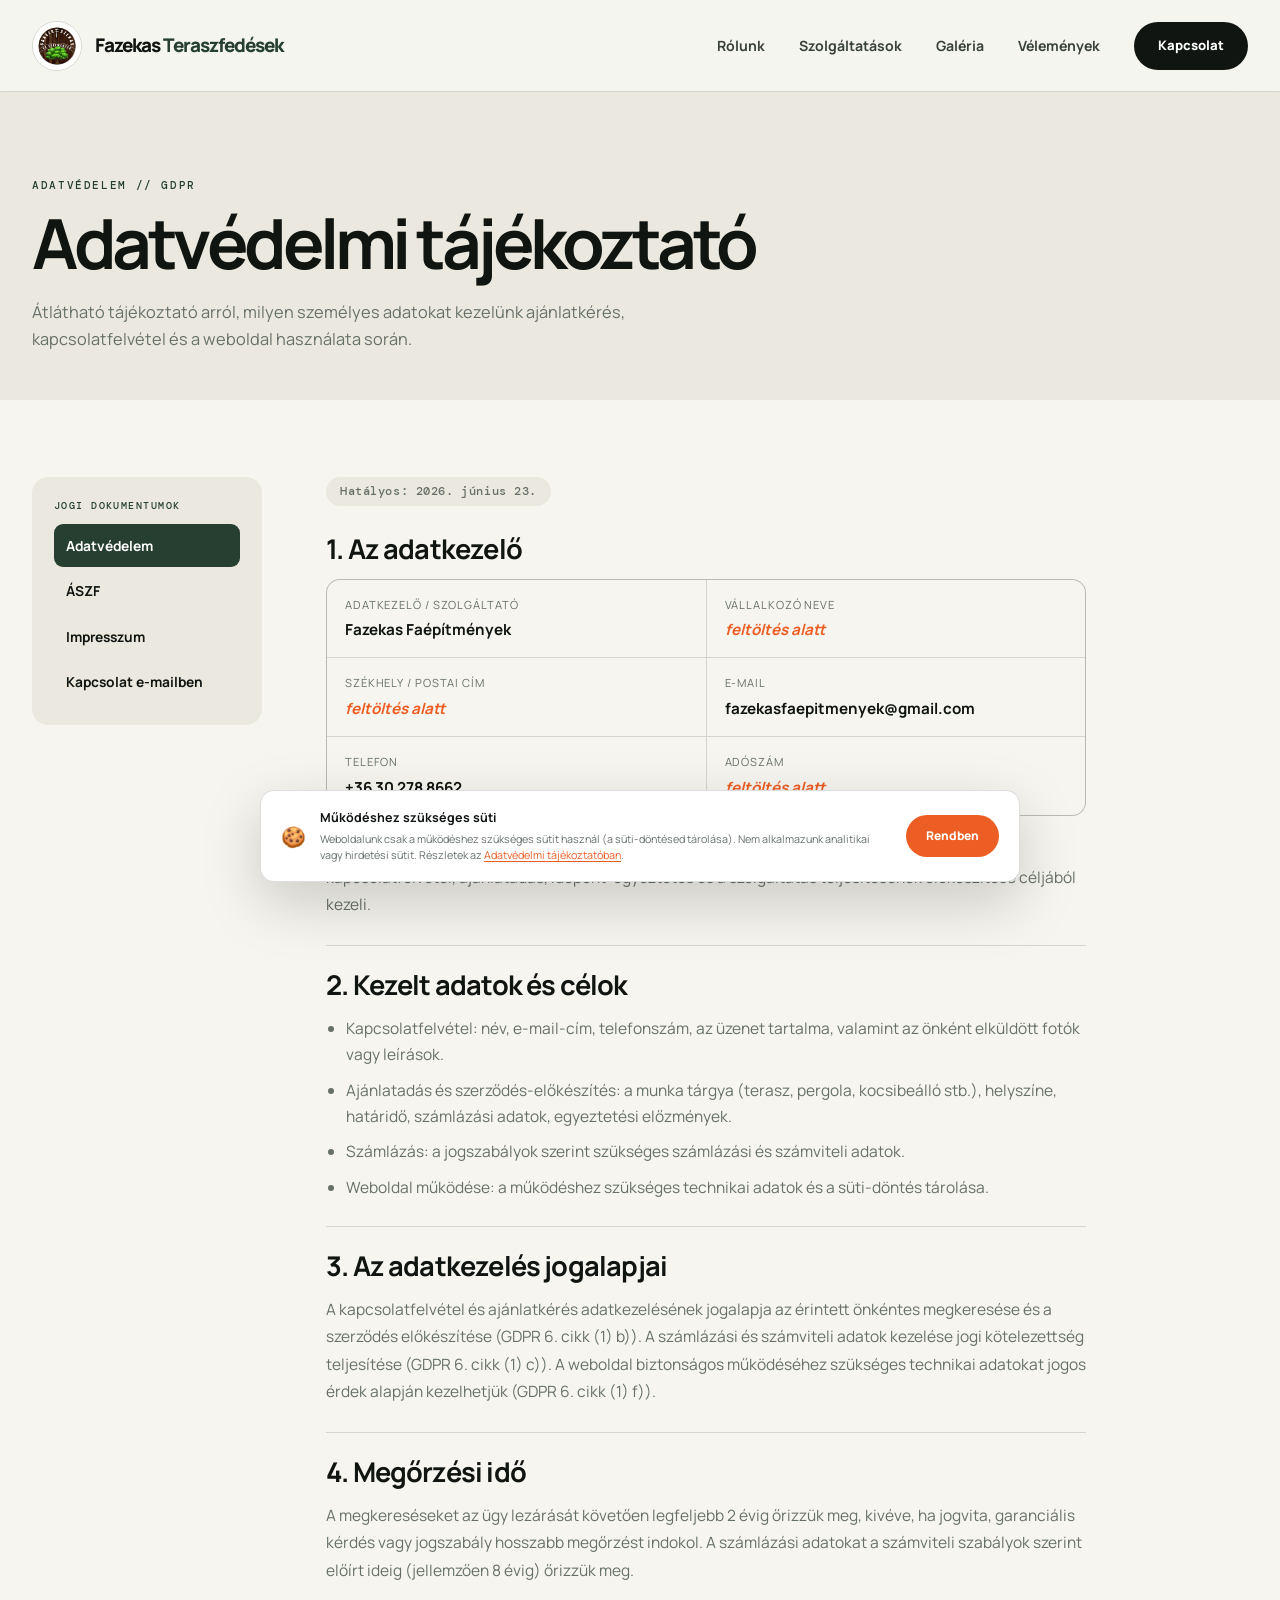
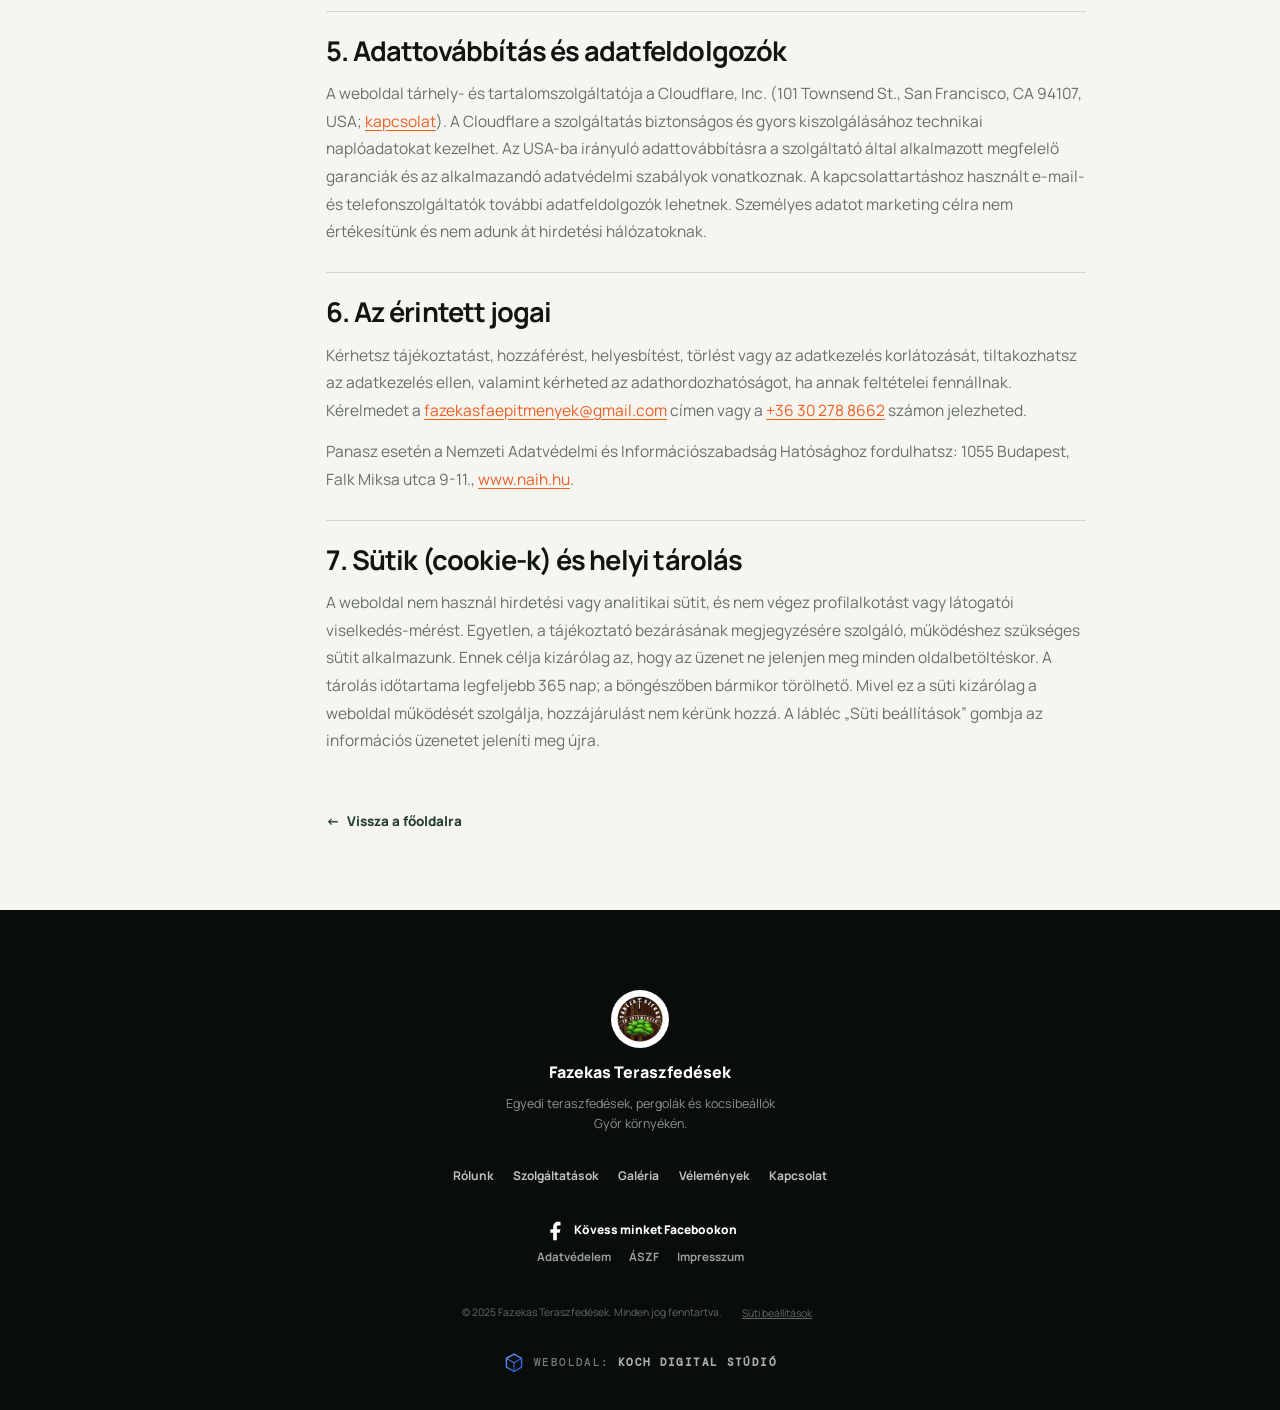
==== commit ef744711: "Clarify necessary cookie and Cloudflare legal disclosures" ====
--- a/adatvedelem.html
+++ b/adatvedelem.html
@@ -38,12 +38,11 @@
     <div class="cookie-content">
       <div class="cookie-icon" aria-hidden="true">🍪</div>
       <div class="cookie-text">
-        <strong>Sütiket használunk</strong>
+        <strong>Működéshez szükséges süti</strong>
         <p>Weboldalunk csak a működéshez szükséges sütit használ (a süti-döntésed tárolása). Nem alkalmazunk analitikai vagy hirdetési sütit. Részletek az <a href="adatvedelem.html#sutik">Adatvédelmi tájékoztatóban</a>.</p>
       </div>
       <div class="cookie-actions">
-        <button class="btn btn-sm btn-outline-dark" id="cookieDecline">Elutasítom</button>
-        <button class="btn btn-sm btn-primary" id="cookieAccept">Elfogadom</button>
+        <button class="btn btn-sm btn-primary" id="cookieAccept">Rendben</button>
       </div>
     </div>
   </div>
@@ -125,7 +124,7 @@
 
         <section class="legal-section">
           <h2>5. Adattovábbítás és adatfeldolgozók</h2>
-          <p>A weboldal tárhelyszolgáltatója: <strong class="legal-tbd">feltöltés alatt</strong>. A kapcsolattartáshoz használt e-mail- és telefonszolgáltatók technikai adatfeldolgozóként működhetnek. Személyes adatot marketing célra nem értékesítünk és nem adunk át hirdetési hálózatoknak.</p>
+          <p>A weboldal tárhely- és tartalomszolgáltatója a Cloudflare, Inc. (101 Townsend St., San Francisco, CA 94107, USA; <a href="https://www.cloudflare.com/contact/" target="_blank" rel="noopener noreferrer">kapcsolat</a>). A Cloudflare a szolgáltatás biztonságos és gyors kiszolgálásához technikai naplóadatokat kezelhet. Az USA-ba irányuló adattovábbításra a szolgáltató által alkalmazott megfelelő garanciák és az alkalmazandó adatvédelmi szabályok vonatkoznak. A kapcsolattartáshoz használt e-mail- és telefonszolgáltatók további adatfeldolgozók lehetnek. Személyes adatot marketing célra nem értékesítünk és nem adunk át hirdetési hálózatoknak.</p>
         </section>
 
         <section class="legal-section">
@@ -136,7 +135,7 @@
 
         <section class="legal-section" id="sutik">
           <h2>7. Sütik (cookie-k) és helyi tárolás</h2>
-          <p>A weboldal nem használ hirdetési vagy analitikai sütit, és nem végez profilalkotást vagy látogatói viselkedés-mérést. Egyetlen, a működéshez szükséges sütit alkalmazunk, amely a süti-üzenettel kapcsolatos döntésedet rögzíti, hogy a tájékoztató ne jelenjen meg minden látogatáskor. Ennek tárolása a böngésződ helyi tárhelyén történik. A süti-döntésed bármikor módosíthatod az oldal láblécében található „Süti beállítások” gombbal.</p>
+          <p>A weboldal nem használ hirdetési vagy analitikai sütit, és nem végez profilalkotást vagy látogatói viselkedés-mérést. Egyetlen, a tájékoztató bezárásának megjegyzésére szolgáló, működéshez szükséges sütit alkalmazunk. Ennek célja kizárólag az, hogy az üzenet ne jelenjen meg minden oldalbetöltéskor. A tárolás időtartama legfeljebb 365 nap; a böngészőben bármikor törölhető. Mivel ez a süti kizárólag a weboldal működését szolgálja, hozzájárulást nem kérünk hozzá. A lábléc „Süti beállítások” gombja az információs üzenetet jeleníti meg újra.</p>
         </section>
 
         <a href="index.html" class="legal-back"><span aria-hidden="true">←</span> Vissza a főoldalra</a>
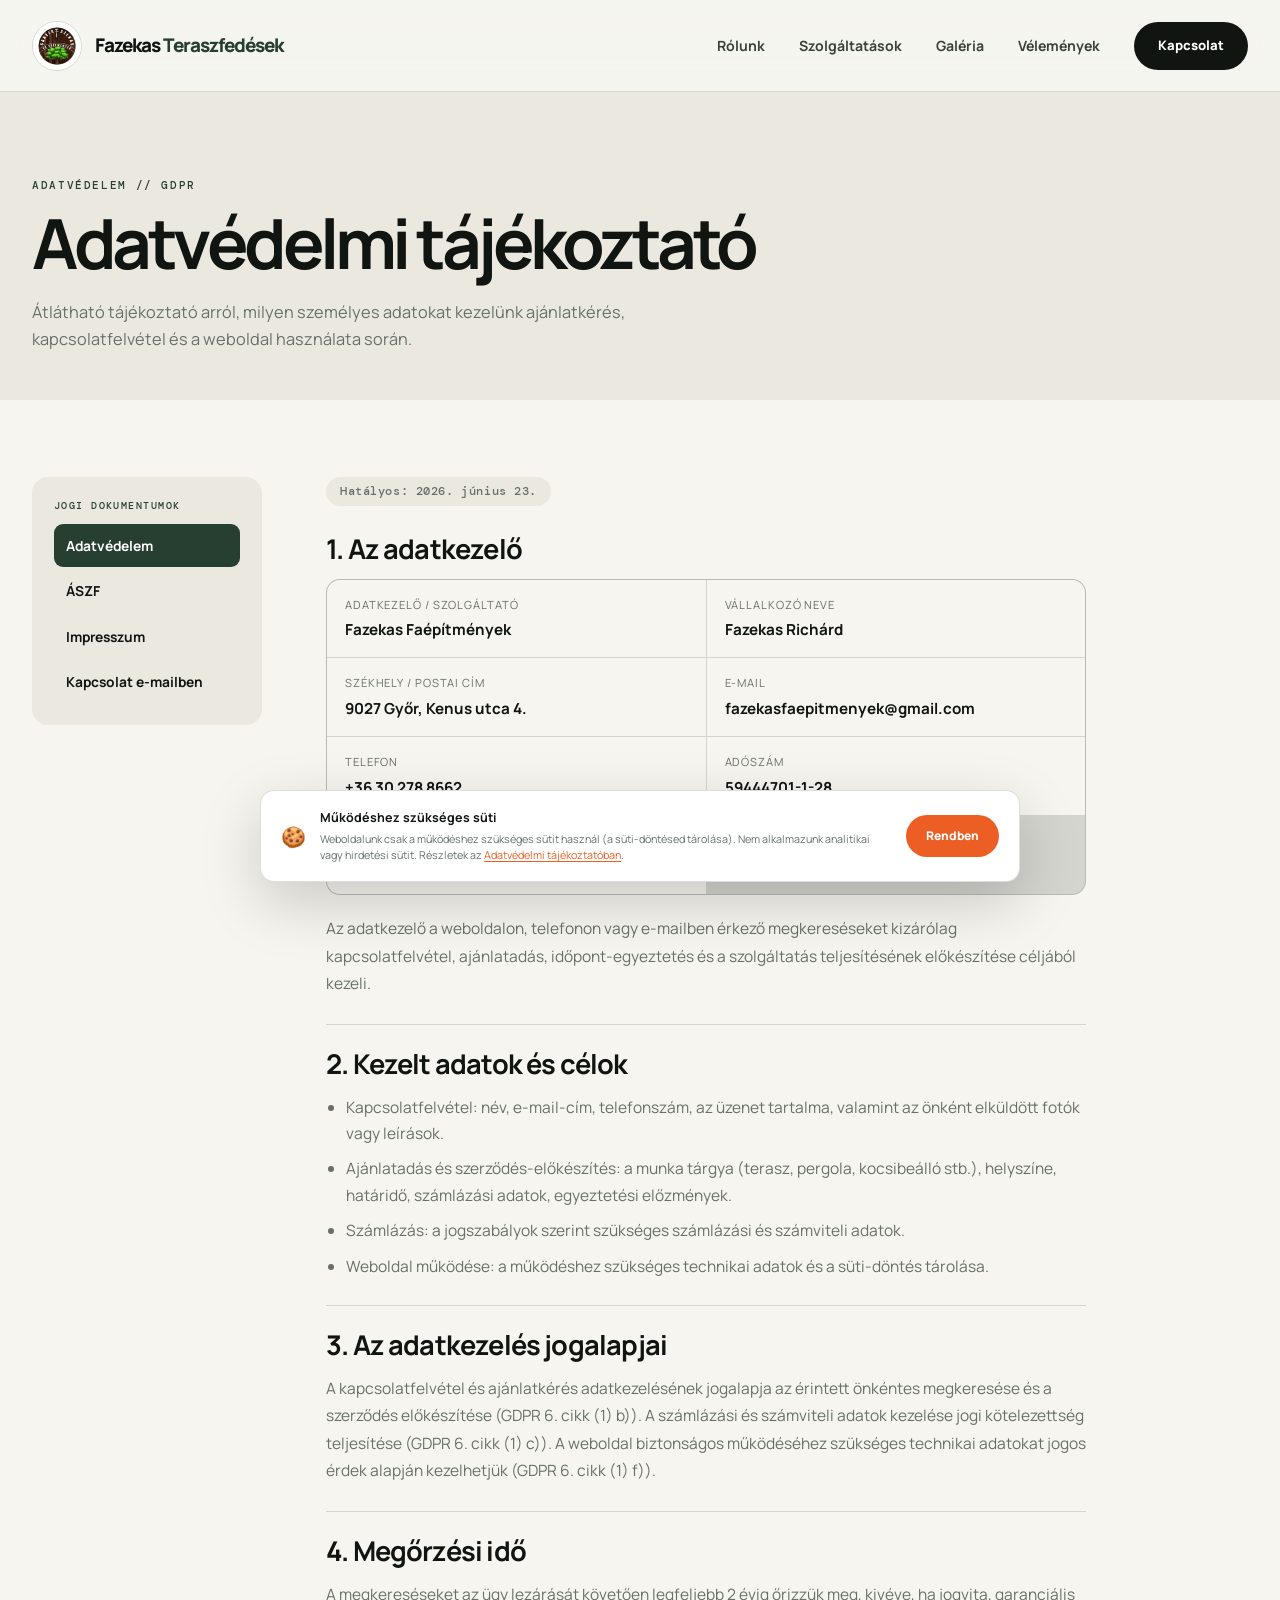
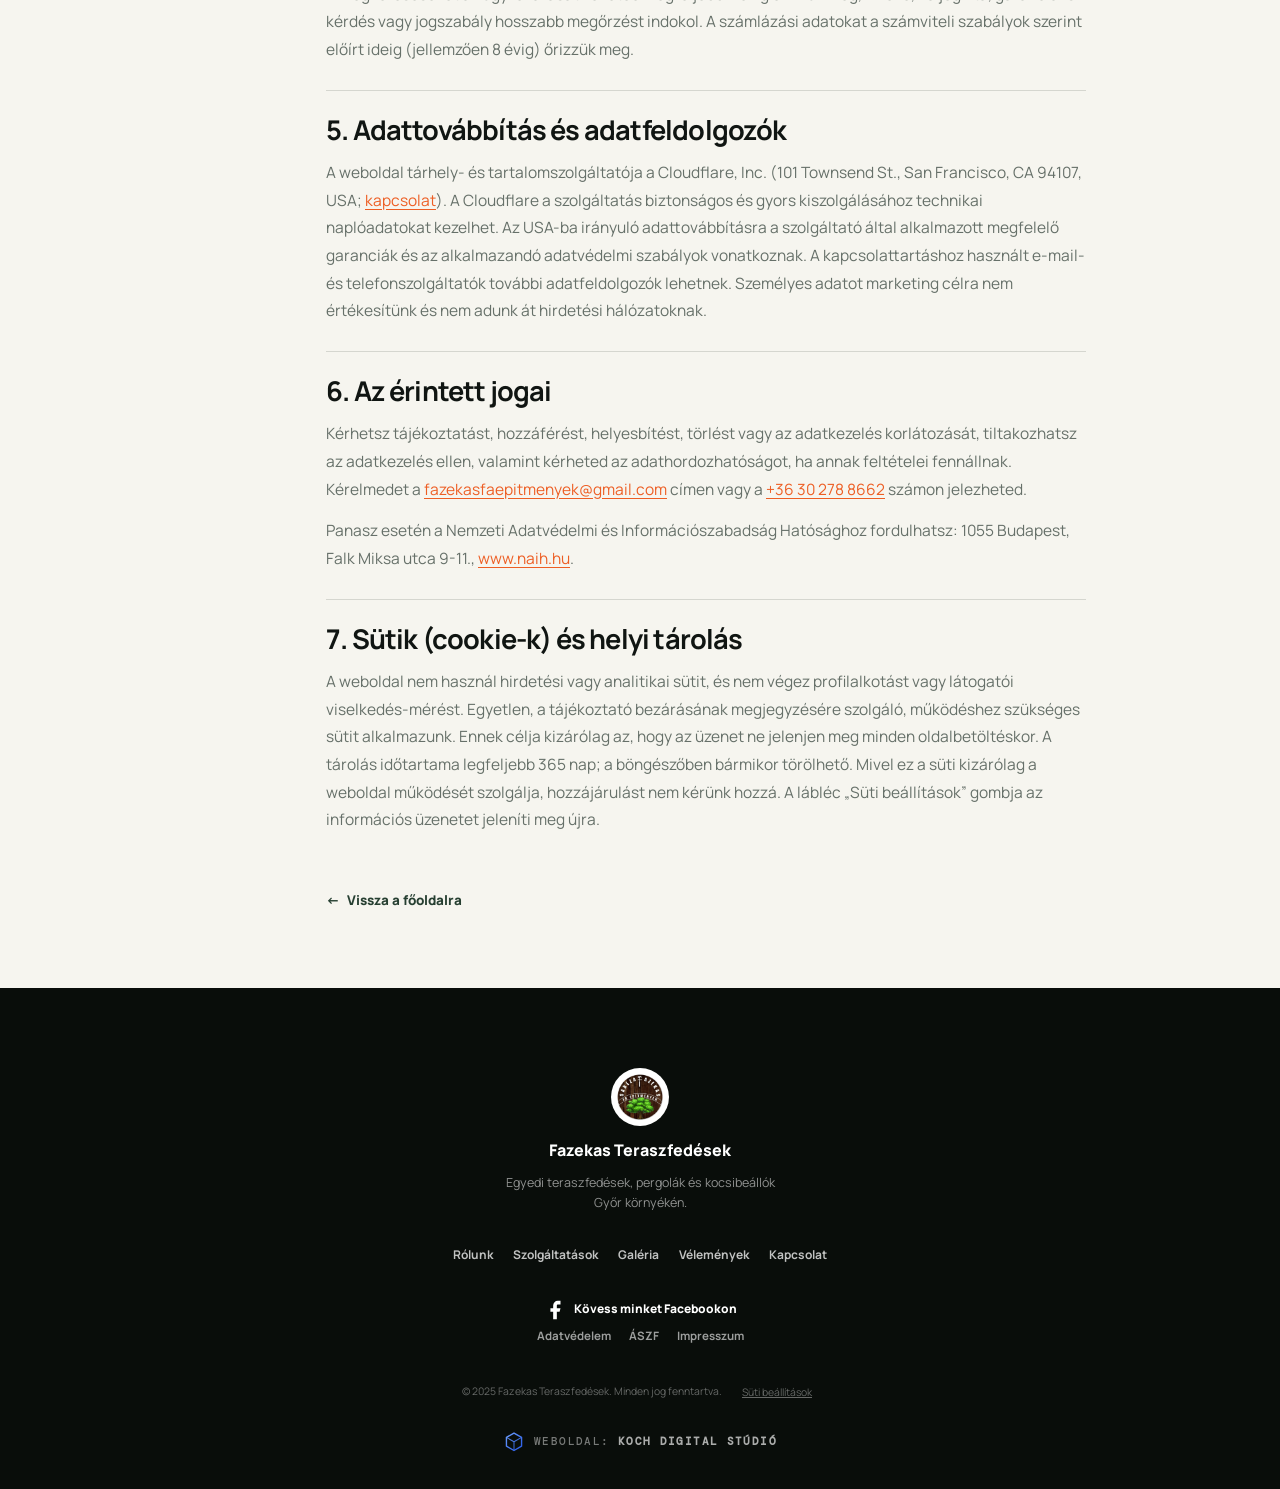
==== commit 8cad2a1f: "Update legal business details" ====
--- a/adatvedelem.html
+++ b/adatvedelem.html
@@ -93,11 +93,12 @@
           <h2>1. Az adatkezelő</h2>
           <div class="legal-data-grid">
             <div><span>Adatkezelő / szolgáltató</span><strong>Fazekas Faépítmények</strong></div>
-            <div><span>Vállalkozó neve</span><strong class="legal-tbd">feltöltés alatt</strong></div>
-            <div><span>Székhely / postai cím</span><strong class="legal-tbd">feltöltés alatt</strong></div>
+            <div><span>Vállalkozó neve</span><strong>Fazekas Richárd</strong></div>
+            <div><span>Székhely / postai cím</span><strong>9027 Győr, Kenus utca 4.</strong></div>
             <div><span>E-mail</span><strong>fazekasfaepitmenyek@gmail.com</strong></div>
             <div><span>Telefon</span><strong>+36 30 278 8662</strong></div>
-            <div><span>Adószám</span><strong class="legal-tbd">feltöltés alatt</strong></div>
+            <div><span>Adószám</span><strong>59444701-1-28</strong></div>
+            <div><span>Nyilvántartási szám</span><strong>57480240</strong></div>
           </div>
           <p>Az adatkezelő a weboldalon, telefonon vagy e-mailben érkező megkereséseket kizárólag kapcsolatfelvétel, ajánlatadás, időpont-egyeztetés és a szolgáltatás teljesítésének előkészítése céljából kezeli.</p>
         </section>
--- a/styles.css
+++ b/styles.css
@@ -79,3 +79,142 @@
 .legal-back{display:inline-flex;align-items:center;gap:7px;margin-top:30px;font-size:.84rem;font-weight:800;color:var(--leaf)}
 @media(max-width:768px){.legal-layout{grid-template-columns:1fr;gap:24px}.legal-nav{position:static;flex-direction:row;flex-wrap:wrap;gap:8px}.legal-nav span{width:100%;margin-bottom:2px}.legal-nav a{padding:9px 14px;background:var(--paper)}.legal-data-grid{grid-template-columns:1fr}}
 @media(prefers-reduced-motion:reduce){*,*:before,*:after{scroll-behavior:auto!important;transition:none!important;animation:none!important}.fade-in{opacity:1;transform:none}}
+
+@media(max-width:768px){
+  .brand-name{display:block;font-size:.88rem;white-space:nowrap}
+  .brand{gap:9px}
+  .brand-logo{width:42px;height:42px}
+}
+
+.contact-ctas{gap:14px;max-width:760px}
+.btn-contact{min-height:78px;padding:13px 24px;justify-content:flex-start;gap:14px;text-align:left;border-radius:16px}
+.btn-contact svg{width:24px;height:24px;flex:none}
+.btn-contact span{display:flex;flex-direction:column;gap:2px;font-size:.95rem;line-height:1.2}
+.btn-contact small{font:500 .64rem/1 'DM Mono',monospace;letter-spacing:.1em;text-transform:uppercase;opacity:.72}
+.btn-contact.btn-outline-light{border-color:rgba(255,255,255,.32);background:rgba(255,255,255,.04)}
+.btn-contact.btn-outline-light:hover{background:#fff;color:var(--ink)}
+@media(max-width:768px){.btn-contact{min-height:68px;border-radius:14px}}
+
+/* Photo-led service mosaic */
+#szolgaltatasok .bento-grid{display:grid;grid-template-columns:repeat(4,1fr);grid-auto-rows:260px;gap:10px;border:0;background:transparent}
+#szolgaltatasok .bento-card{position:relative;isolation:isolate;min-height:0;padding:24px;border:0;border-radius:14px;overflow:hidden;color:#fff;background-color:#172019;background-size:cover;background-position:center;display:flex;flex-direction:column;justify-content:flex-end}
+#szolgaltatasok .bento-card:before{content:'';position:absolute;inset:0;z-index:-1;background:linear-gradient(0deg,rgba(7,12,9,.88) 0%,rgba(7,12,9,.12) 68%);transition:background .35s}
+#szolgaltatasok .bento-card:hover{background-color:#172019;color:#fff;transform:none}
+#szolgaltatasok .bento-card:hover:before{background:linear-gradient(0deg,rgba(7,12,9,.92),rgba(7,12,9,.42))}
+#szolgaltatasok .bento-card:nth-child(1){grid-column:span 2;grid-row:span 2;background-image:url('./491913958_1344342070619758_8077525564327090391_n.webp')}
+#szolgaltatasok .bento-card:nth-child(2){grid-column:span 2;background-image:url('./492412545_1344342180619747_7426113484604253320_n.webp')}
+#szolgaltatasok .bento-card:nth-child(3){background-image:url('./493832772_1348043273582971_3292194355268832036_n.webp')}
+#szolgaltatasok .bento-card:nth-child(4){background-image:url('./618241716_1587511749636121_2494817918921424738_n.webp')}
+#szolgaltatasok .bento-card:nth-child(5){grid-column:span 2;background-image:url('./571148759_1511590350561595_858091350255610676_n.webp')}
+#szolgaltatasok .bento-card:nth-child(6){background-image:url('./493266858_1346032120450753_7294405559515300015_n.webp')}
+#szolgaltatasok .bento-card:nth-child(7){background-image:url('./496040595_1359368875783744_8132894668525866776_n.webp')}
+#szolgaltatasok .bento-card:nth-child(8){background-image:url('./495540591_1359368802450418_4849877553784369400_n.webp')}
+#szolgaltatasok .bento-icon{display:none}
+#szolgaltatasok .bento-card h3{margin:0;font-size:clamp(1.2rem,1.8vw,1.65rem);letter-spacing:-.05em}
+#szolgaltatasok .bento-card p{margin:9px 0 0;color:rgba(255,255,255,.82);font-size:.82rem;line-height:1.6;max-width:34ch;transform:translateY(8px);opacity:0;transition:.3s}
+#szolgaltatasok .bento-card:hover p{transform:none;opacity:1}
+@media(max-width:768px){#szolgaltatasok .bento-grid{grid-template-columns:repeat(2,1fr);grid-auto-rows:220px;gap:7px}#szolgaltatasok .bento-card{padding:16px}#szolgaltatasok .bento-card:nth-child(n){grid-column:span 1;grid-row:span 1}#szolgaltatasok .bento-card:nth-child(1),#szolgaltatasok .bento-card:nth-child(5){grid-column:span 2}#szolgaltatasok .bento-card h3{font-size:1.05rem}#szolgaltatasok .bento-card p{display:none}}
+
+/* Editorial project gallery */
+#galeria{overflow:hidden}
+.gallery-masonry{grid-auto-rows:240px;gap:12px}
+.gallery-item{border-radius:4px;isolation:isolate;outline:1px solid rgba(16,21,18,.08);outline-offset:-1px}
+.gallery-item:first-child{grid-column:span 2;grid-row:span 2}
+.gallery-item:after{content:'';position:absolute;inset:0;z-index:-1;background:linear-gradient(180deg,rgba(7,11,8,.03) 30%,rgba(7,11,8,.88) 100%);transition:background .42s ease}
+.gallery-item img{filter:saturate(.8) contrast(1.03);transition:transform .8s cubic-bezier(.22,1,.36,1),filter .5s ease}
+.gallery-item:hover img{transform:scale(1.075);filter:saturate(1.08) contrast(1.03)}
+.gallery-item:hover:after{background:linear-gradient(180deg,rgba(7,11,8,.08),rgba(7,11,8,.95))}
+.gallery-overlay{inset:auto 0 0;padding:22px;display:block;background:none;transform:translateY(7px);transition:transform .38s cubic-bezier(.22,1,.36,1)}
+.gallery-item:hover .gallery-overlay{transform:none}
+.gallery-item-meta{display:block;margin-bottom:7px;color:var(--lime);font:500 .62rem/1 'DM Mono',monospace;letter-spacing:.14em;text-transform:uppercase}
+.gallery-item-title{display:block;font-size:clamp(.88rem,1.25vw,1.08rem);letter-spacing:-.04em}
+.gallery-item-open{display:block;margin-top:14px;color:#fff;font-size:.68rem;font-weight:800;opacity:0;transform:translateY(6px);transition:opacity .3s,transform .3s}
+.gallery-item-open span{color:var(--lime);font-size:1rem;margin-left:3px}.gallery-item:hover .gallery-item-open{opacity:1;transform:none}
+@media(max-width:768px){.gallery-masonry{grid-auto-rows:175px;gap:8px}.gallery-item:first-child{grid-column:span 2;grid-row:span 2}.gallery-overlay{padding:15px;transform:none}.gallery-item-meta{font-size:.56rem;margin-bottom:5px}.gallery-item-title{font-size:.88rem}.gallery-item-open{display:none}}
+
+/* Clearer three-step project journey */
+.process-grid{position:relative;grid-template-columns:repeat(3,1fr);gap:clamp(26px,5vw,80px);border:0}
+.process-grid:before{content:'';position:absolute;z-index:0;left:25px;right:25px;top:25px;height:1px;background:linear-gradient(90deg,var(--ember),rgba(38,63,49,.22) 18%,rgba(38,63,49,.22) 82%,var(--leaf))}
+.process-step,.process-step+.process-step{position:relative;z-index:1;min-height:0;padding:0;border:0;background:transparent}
+.process-number{display:grid;place-items:center;width:52px;height:52px;border:1px solid rgba(38,63,49,.24);border-radius:50%;background:var(--paper);color:var(--leaf);font:500 .76rem/1 'DM Mono',monospace;letter-spacing:.02em;box-shadow:0 0 0 8px var(--paper)}
+.process-step:first-child .process-number{border-color:var(--ember);color:var(--ember)}
+.process-step:last-child .process-number{background:var(--leaf);border-color:var(--leaf);color:var(--lime)}
+.process-step h3{margin-top:34px;font-size:clamp(1.25rem,1.7vw,1.55rem)}
+.process-step p{max-width:34ch;margin-top:13px}
+@media(max-width:768px){.process-grid{grid-template-columns:1fr;gap:0;padding-left:31px}.process-grid:before{left:25px;right:auto;top:25px;bottom:25px;width:1px;height:auto;background:linear-gradient(var(--ember),rgba(38,63,49,.22) 22%,rgba(38,63,49,.22) 78%,var(--leaf))}.process-step,.process-step+.process-step{padding:0 0 38px}.process-step:last-child{padding-bottom:0}.process-number{margin-left:-31px}.process-step h3{margin-top:20px}.process-step p{font-size:.88rem}}
+
+/* Curated, open project journal — deliberately not a dense photo wall */
+#galeria .gallery-filters{margin-top:28px}
+.gallery-masonry{width:min(1240px,calc(100% - 64px));grid-template-columns:repeat(12,1fr);grid-auto-rows:50px;gap:18px}
+.gallery-item{display:flex;flex-direction:column;justify-content:flex-start;overflow:visible;border-radius:0;outline:0;background:transparent;cursor:zoom-in}
+.gallery-item:after{display:none}.gallery-item img{width:100%;height:calc(100% - 68px);border-radius:4px;filter:saturate(.88) contrast(1.02);transition:transform .7s cubic-bezier(.22,1,.36,1),filter .4s ease;box-shadow:0 1px 0 rgba(16,21,18,.1)}
+.gallery-item:hover img{transform:scale(.985);filter:saturate(1.08) contrast(1.02)}
+.gallery-overlay{position:static;display:block;min-height:68px;padding:14px 0 0;transform:none;background:transparent;text-align:left}.gallery-item:hover .gallery-overlay{transform:none}
+.gallery-item-meta{margin:0 0 5px;color:var(--ember);font-size:.58rem}.gallery-item-title{color:var(--ink);font-size:1rem}.gallery-item-open{display:none}
+.gallery-item:nth-child(1){grid-column:span 7;grid-row:span 11}.gallery-item:nth-child(2){grid-column:span 5;grid-row:span 11}.gallery-item:nth-child(3),.gallery-item:nth-child(4),.gallery-item:nth-child(5){grid-column:span 4;grid-row:span 8}.gallery-item:nth-child(6){grid-column:span 12;grid-row:span 10}
+@media(max-width:900px){.gallery-masonry{width:min(100% - 44px,1240px);grid-auto-rows:38px;gap:14px}.gallery-item:nth-child(1){grid-column:span 7;grid-row:span 10}.gallery-item:nth-child(2){grid-column:span 5;grid-row:span 10}.gallery-item:nth-child(3),.gallery-item:nth-child(4),.gallery-item:nth-child(5){grid-row:span 7}.gallery-item:nth-child(6){grid-row:span 9}}
+@media(max-width:768px){.gallery-masonry{width:calc(100% - 36px);display:grid;grid-template-columns:1fr;grid-auto-rows:auto;gap:28px}.gallery-item,.gallery-item:nth-child(n){grid-column:auto;grid-row:auto;height:auto}.gallery-item img{height:auto;aspect-ratio:4/3}.gallery-overlay{min-height:0;padding-top:11px}.gallery-item-title{font-size:.98rem}.gallery-item-meta{font-size:.56rem}}
+
+/* Gallery safety reset: one feature project, then a consistent image rhythm. */
+.gallery-masonry{width:min(1240px,calc(100% - 64px));grid-template-columns:repeat(3,minmax(0,1fr));grid-auto-rows:auto;gap:28px}
+.gallery-item,.gallery-item:nth-child(n){grid-column:auto;grid-row:auto;height:auto;min-height:0}
+.gallery-item:first-child{grid-column:span 2}
+.gallery-item img{height:auto;aspect-ratio:4/3;object-fit:cover}
+.gallery-item:first-child img{aspect-ratio:16/9}
+.gallery-overlay{min-height:0;padding-top:12px}
+@media(max-width:768px){.gallery-masonry{width:calc(100% - 36px);grid-template-columns:1fr;gap:26px}.gallery-item:first-child{grid-column:auto}.gallery-item:first-child img,.gallery-item img{aspect-ratio:4/3}}
+
+/* Reference-inspired gallery: a calm contact sheet with one work brought into focus. */
+.gallery-masonry{width:min(1440px,calc(100% - 32px));grid-template-columns:repeat(2,minmax(0,1fr));grid-auto-rows:auto;gap:6px;padding:0}
+.gallery-item,.gallery-item:nth-child(n),.gallery-item:first-child{position:relative;display:block;grid-column:auto;grid-row:auto;height:360px;min-height:0;overflow:hidden;border-radius:3px;background:#d6d8d3}
+.gallery-item img,.gallery-item:first-child img{width:100%;height:100%;aspect-ratio:auto;object-fit:cover;filter:saturate(.72) contrast(.96);transform:scale(1.001);transition:filter .38s ease,transform .7s cubic-bezier(.22,1,.36,1)}
+.gallery-masonry:hover .gallery-item img{filter:grayscale(.8) saturate(.45) contrast(.9)}
+.gallery-item:hover img,.gallery-masonry:hover .gallery-item:hover img{filter:saturate(1.06) contrast(1.03);transform:scale(1.07)}
+.gallery-overlay{display:none}.gallery-item-meta,.gallery-item-title,.gallery-item-open{display:none}
+@media(min-width:768px){.gallery-masonry{grid-template-columns:repeat(3,minmax(0,1fr))}.gallery-item,.gallery-item:nth-child(n),.gallery-item:first-child{height:340px}}
+@media(min-width:1024px){.gallery-masonry{grid-template-columns:repeat(4,minmax(0,1fr))}.gallery-item,.gallery-item:nth-child(n),.gallery-item:first-child{height:360px}}
+@media(min-width:1440px){.gallery-masonry{grid-template-columns:repeat(6,minmax(0,1fr))}.gallery-item,.gallery-item:nth-child(n),.gallery-item:first-child{height:400px}}
+@media(max-width:767px){.gallery-masonry{width:calc(100% - 24px);grid-template-columns:1fr;gap:7px}.gallery-item,.gallery-item:nth-child(n),.gallery-item:first-child{height:300px}}
+
+/* Landing preview + on-demand full photo browser */
+.gallery-preview{width:min(1240px,calc(100% - 64px));grid-template-columns:repeat(3,minmax(0,1fr));gap:12px}
+.gallery-preview .gallery-preview-item{height:390px}.gallery-preview .gallery-preview-item:first-child{grid-column:span 2}
+.gallery-preview .gallery-preview-item:first-child img{aspect-ratio:auto}
+#openGalleryBtn span{margin-left:5px;color:var(--ember);font-size:1.1em}
+.gallery-browser[hidden]{display:none}.gallery-browser{position:fixed;z-index:480;inset:0;overflow:auto;padding:28px;background:rgba(7,11,8,.68);backdrop-filter:blur(10px)}
+.gallery-browser-backdrop{position:fixed;inset:0}.gallery-browser-panel{position:relative;width:min(1320px,100%);min-height:100%;margin:auto;padding:clamp(26px,4vw,64px);background:var(--paper);border-radius:18px}
+.gallery-browser-head{display:flex;align-items:flex-start;justify-content:space-between;gap:24px;margin-bottom:42px}.gallery-browser-head .eyebrow{margin-bottom:15px}.gallery-browser-head h2{font-size:clamp(2.1rem,4vw,4.2rem)}
+.gallery-browser-close{display:grid;place-items:center;width:48px;height:48px;border:1px solid var(--line);border-radius:50%;background:transparent;color:var(--ink);font-size:2rem;font-weight:300;line-height:1;cursor:pointer;transition:background .2s,color .2s}.gallery-browser-close:hover{background:var(--ink);color:#fff}
+.gallery-browser-grid{display:grid;grid-template-columns:repeat(4,minmax(0,1fr));gap:9px}.gallery-browser-item{position:relative;aspect-ratio:1/1;overflow:hidden;padding:0;border:0;border-radius:3px;background:#d6d8d3;cursor:zoom-in}.gallery-browser-item img{width:100%;height:100%;object-fit:cover;filter:saturate(.82);transition:transform .5s ease,filter .3s}.gallery-browser-item:hover img{transform:scale(1.06);filter:saturate(1.08)}
+@media(max-width:768px){.gallery-preview{width:calc(100% - 36px);grid-template-columns:1fr;gap:9px}.gallery-preview .gallery-preview-item,.gallery-preview .gallery-preview-item:first-child{height:260px;grid-column:auto}.gallery-browser{padding:0}.gallery-browser-panel{min-height:100%;padding:28px 18px;border-radius:0}.gallery-browser-head{margin-bottom:28px;padding-right:58px}.gallery-browser-close{position:fixed;z-index:2;top:20px;right:18px;width:43px;height:43px;background:var(--paper);box-shadow:0 8px 24px rgba(16,21,18,.12)}.gallery-browser-grid{grid-template-columns:repeat(2,minmax(0,1fr));gap:7px}}
+
+/* Remove decorative numbering: headings and content carry the hierarchy themselves. */
+.bsh-card h3{margin-top:0}
+.process-grid{gap:clamp(26px,5vw,80px)}.process-grid:before{display:none}.process-step,.process-step+.process-step{padding:23px 0 0;border-top:1px solid var(--line)}.process-step h3{margin-top:0}.process-step p{margin-top:14px}
+@media(max-width:768px){.process-grid{padding-left:0}.process-grid:before{display:none}.process-step,.process-step+.process-step{padding:23px 0 32px}.process-step:last-child{padding-bottom:0}.process-step h3{margin-top:0}}
+
+/* Gallery images stay natural and stable while scrolling — no hover-driven colour mode. */
+#galeria .gallery-item img,#galeria .gallery-masonry:hover .gallery-item img,#galeria .gallery-item:hover img{filter:saturate(1) contrast(1.02);transform:scale(1.001)}
+
+/* Conversion polish: keep the first viewport useful and proof-led. */
+.hero-content h1{font-size:4.15rem;max-width:12ch}
+.hero-content .lead{max-width:48ch}
+.hero-trust{display:flex;flex-wrap:wrap;gap:9px;margin-top:24px}
+.hero-trust span{display:inline-flex;align-items:center;min-height:34px;padding:0 13px;border:1px solid rgba(255,255,255,.22);border-radius:999px;background:rgba(255,255,255,.08);color:rgba(255,255,255,.86);font:700 .68rem/1 'DM Mono',monospace;letter-spacing:.08em;text-transform:uppercase;backdrop-filter:blur(6px)}
+.service-proof{display:grid;grid-template-columns:repeat(3,1fr);gap:1px;overflow:hidden;border:1px solid var(--line);border-radius:14px;background:var(--line)}
+.service-proof div{padding:22px 24px;background:var(--paper)}
+.service-proof strong{display:block;font-size:.92rem;font-weight:800;letter-spacing:-.02em}
+.service-proof span{display:block;margin-top:8px;color:var(--muted);font-size:.78rem;line-height:1.6}
+.process-kicker{display:block;margin-bottom:15px;color:var(--ember);font:500 .7rem/1 'DM Mono',monospace;letter-spacing:.12em}
+.before-after-placeholders{display:grid;grid-template-columns:1fr 1fr;gap:12px}
+.ba-placeholder{position:relative;min-height:430px;padding:28px;border:1px dashed rgba(38,63,49,.38);border-radius:8px;display:flex;flex-direction:column;justify-content:flex-end;overflow:hidden;background:linear-gradient(135deg,rgba(38,63,49,.08),rgba(237,94,36,.08)),var(--sand)}
+.ba-placeholder:before{content:'';position:absolute;inset:24px;border:1px solid rgba(38,63,49,.18);border-radius:5px;background:repeating-linear-gradient(135deg,rgba(38,63,49,.08) 0 1px,transparent 1px 16px)}
+.ba-placeholder-label{position:absolute;top:18px;left:18px;z-index:1;padding:7px 13px;border-radius:999px;background:var(--leaf);color:#fff;font:800 .66rem/1 'DM Mono',monospace;letter-spacing:.1em;text-transform:uppercase}
+.ba-placeholder-after .ba-placeholder-label{background:var(--ember)}
+.ba-placeholder strong,.ba-placeholder p{position:relative;z-index:1}
+.ba-placeholder strong{font-size:1.35rem;letter-spacing:-.04em}
+.ba-placeholder p{max-width:28ch;margin-top:8px;color:var(--muted);font-size:.88rem;line-height:1.6}
+.hero-container{padding:clamp(38px,5vw,72px)}
+.hero-content .lead{margin-top:20px}.hero-actions{margin-top:26px}.hero-footnote{margin-top:30px}
+@media(max-width:1100px){.hero-content h1{font-size:3.8rem}.hero-container{max-width:740px}.service-proof{grid-template-columns:1fr}.before-after-placeholders{grid-template-columns:1fr}.ba-placeholder{min-height:340px}}
+@media(max-width:768px){.hero-content h1{font-size:2.5rem;max-width:12ch}.hero-container{padding:30px 22px}.hero-content .lead{margin-top:18px}.hero-trust{gap:7px;margin-top:18px}.hero-trust span{min-height:31px;padding:0 10px;font-size:.56rem}.hero-actions{margin-top:22px}.hero-footnote{margin-top:25px}.service-proof{margin-top:26px}.service-proof div{padding:18px}.before-after-placeholders{gap:8px}.ba-placeholder{min-height:270px;padding:22px}.ba-placeholder strong{font-size:1.15rem}.ba-placeholder-label{top:14px;left:14px}}
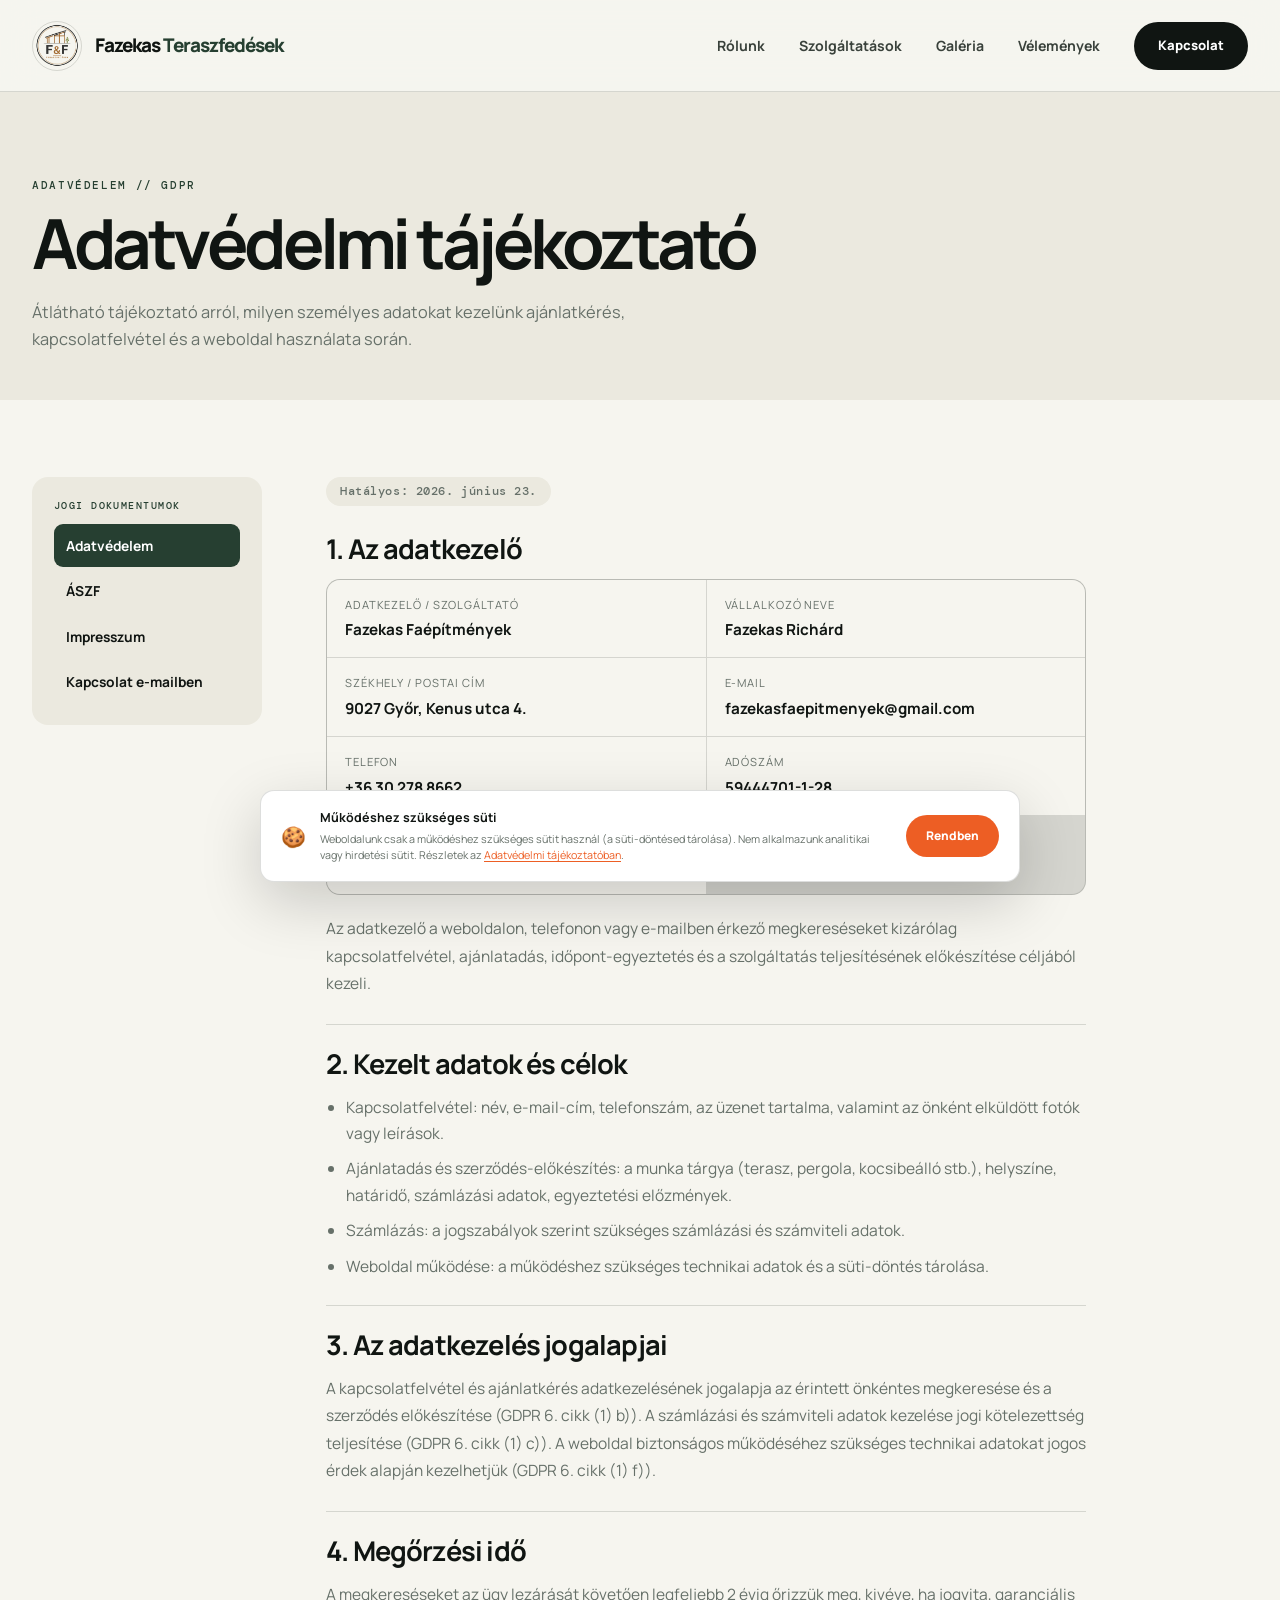
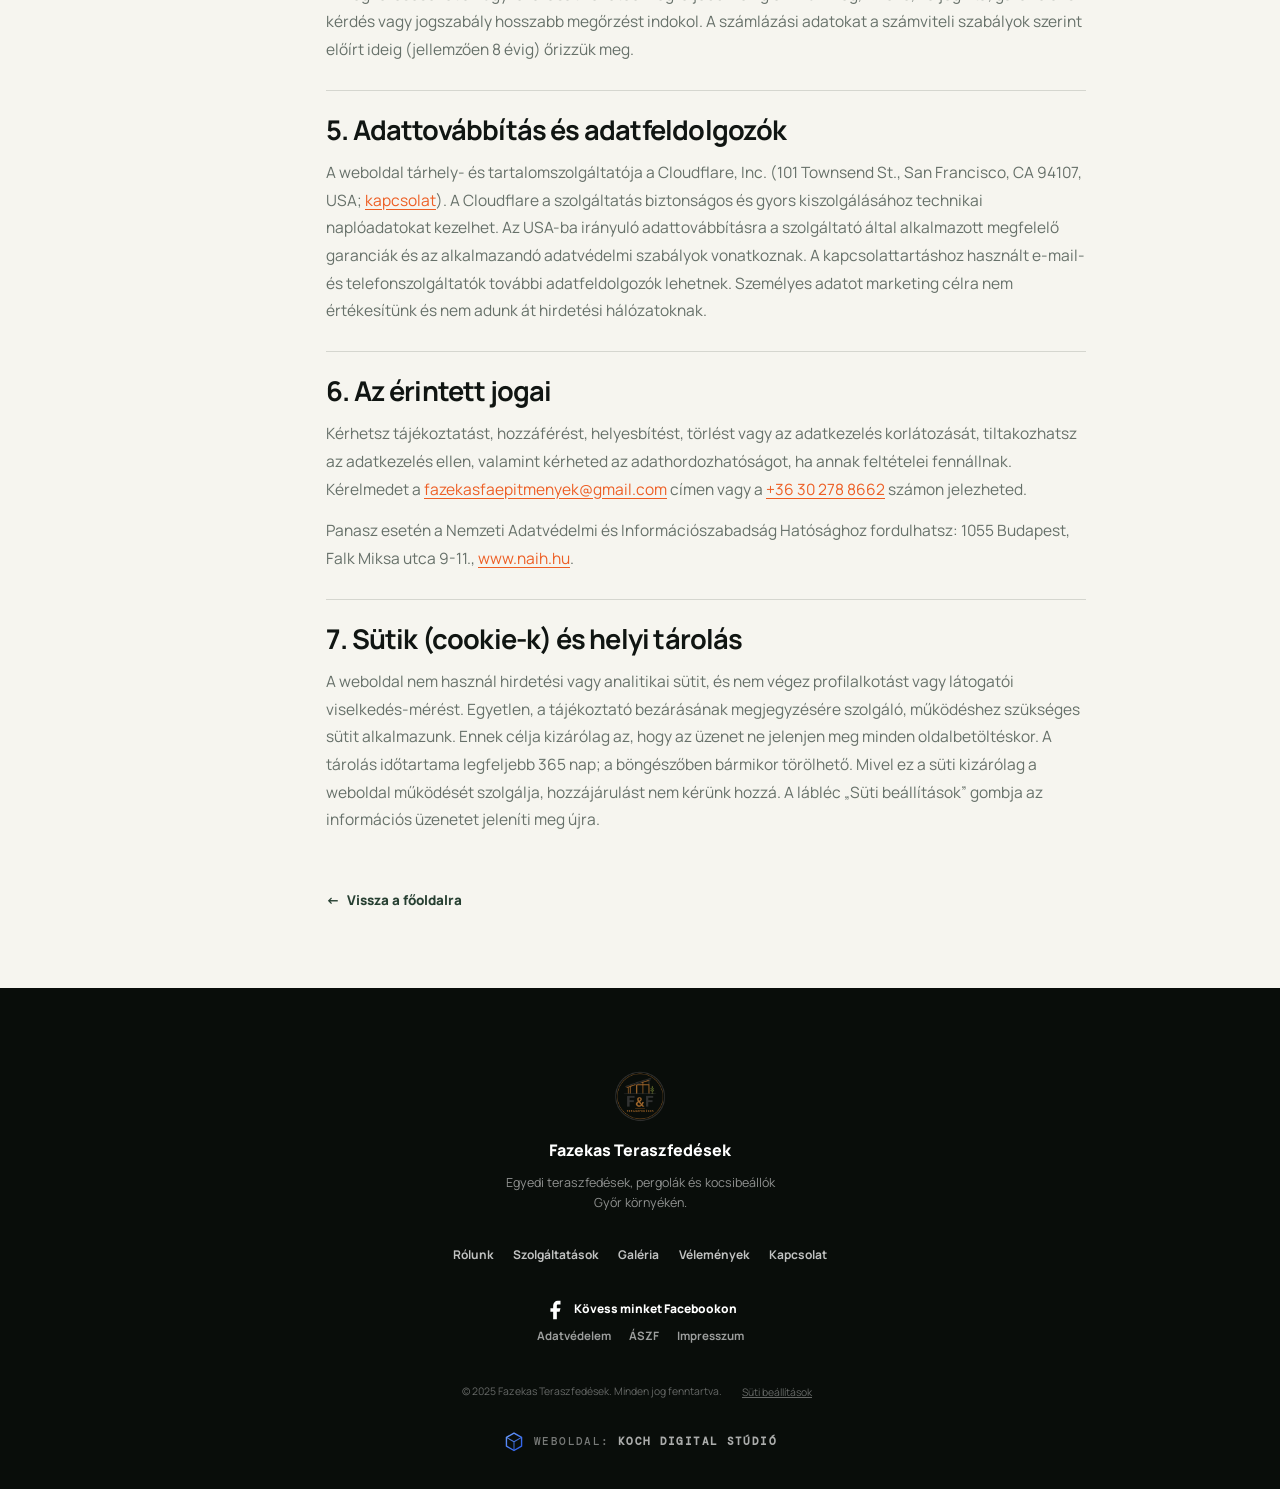
==== commit d6778a0c: "Update Fazekas brand assets" ====
--- a/adatvedelem.html
+++ b/adatvedelem.html
@@ -12,7 +12,7 @@
   <meta property="og:url" content="https://fazekasterasz.hu/adatvedelem.html">
   <meta property="og:title" content="Adatvédelmi tájékoztató | Fazekas Teraszfedések">
   <meta property="og:description" content="Adatvédelmi tájékoztató (GDPR) – milyen személyes adatokat kezelünk ajánlatkérés és kapcsolatfelvétel során.">
-  <meta property="og:image" content="https://fazekasterasz.hu/og-image.jpg">
+  <meta property="og:image" content="https://fazekasterasz.hu/og-image.jpg?v=20260628a">
   <meta property="og:locale" content="hu_HU">
   <meta property="og:site_name" content="Fazekas Faépítmények">
   <script type="application/ld+json">
@@ -21,10 +21,10 @@
     {"@type":"ListItem","position":2,"name":"Adatvédelmi tájékoztató","item":"https://fazekasterasz.hu/adatvedelem.html"}
   ]}
   </script>
-  <link rel="icon" type="image/x-icon" href="./favicon.ico">
-  <link rel="icon" type="image/png" sizes="32x32" href="./icon-192.png">
-  <link rel="apple-touch-icon" sizes="180x180" href="./apple-touch-icon.png">
-  <link rel="manifest" href="./site.webmanifest">
+  <link rel="icon" type="image/x-icon" href="./favicon.ico?v=20260628a">
+  <link rel="icon" type="image/png" sizes="32x32" href="./icon-192.png?v=20260628a">
+  <link rel="apple-touch-icon" sizes="180x180" href="./apple-touch-icon.png?v=20260628a">
+  <link rel="manifest" href="./site.webmanifest?v=20260628a">
   <meta name="theme-color" content="#c2410c">
   <link rel="preconnect" href="https://fonts.googleapis.com">
   <link rel="preconnect" href="https://fonts.gstatic.com" crossorigin>
@@ -51,7 +51,7 @@
   <nav class="navbar" id="navbar" aria-label="Főnavigáció">
     <div class="container nav-container">
       <a href="index.html" class="brand" aria-label="Fazekas Teraszfedések főoldal">
-        <img src="./logo.webp" alt="Fazekas Faépítmények Logó" class="brand-logo" width="44" height="44">
+        <img src="./logo.webp?v=20260628a" alt="Fazekas Faépítmények Logó" class="brand-logo" width="44" height="44">
         <span class="brand-name">Fazekas <em>Teraszfedések</em></span>
       </a>
       <button class="nav-toggle" id="navToggle" aria-label="Menü megnyitása" aria-expanded="false" aria-controls="navLinks">
@@ -147,7 +147,7 @@
   <footer class="footer dark-theme">
     <div class="container footer-inner">
       <div class="footer-brand">
-        <img src="./logo.webp" alt="Fazekas Teraszfedések logó" class="footer-logo"><span class="footer-brand-name">Fazekas Teraszfedések</span>
+        <img src="./logo.webp?v=20260628a" alt="Fazekas Teraszfedések logó" class="footer-logo"><span class="footer-brand-name">Fazekas Teraszfedések</span>
         <p>Egyedi teraszfedések, pergolák és kocsibeállók Győr környékén.</p>
       </div>
       <nav class="footer-links" aria-label="Footer navigáció">
--- a/styles.css
+++ b/styles.css
@@ -1,5 +1,6 @@
 @import url('https://fonts.googleapis.com/css2?family=DM+Mono:wght@400;500&family=Manrope:wght@400;500;600;700;800&display=swap');
 :root{--ink:#101512;--leaf:#263f31;--paper:#f6f5ef;--sand:#ebe9df;--line:rgba(16,21,18,.14);--muted:#667069;--ember:#ed5e24;--lime:#d7e260;--nav:92px}*{box-sizing:border-box}html{scroll-behavior:smooth}body{margin:0;background:var(--paper);color:var(--ink);font-family:Manrope,Arial,sans-serif;line-height:1.55;overflow-x:hidden}img{display:block;max-width:100%}a{color:inherit;text-decoration:none}button{font:inherit}h1,h2,h3,p{margin:0}h1,h2,h3{letter-spacing:-.065em;line-height:.98}h1{font-size:clamp(3.1rem,6.8vw,7.5rem)}h2{font-size:clamp(2.35rem,4.6vw,5rem)}h3{font-size:1.18rem}.container{width:min(1240px,calc(100% - 64px));margin:auto}.section{padding:clamp(88px,12vw,164px) 0}.bg-alt{background:var(--sand)}.dark-theme{background:var(--ink);color:#fff}.dark-theme h1,.dark-theme h2,.dark-theme h3{color:#fff}.text-center{text-align:center}.mx-auto{margin-inline:auto}.mt-4{margin-top:16px}.mt-6{margin-top:24px}.mt-8{margin-top:32px}.mt-10{margin-top:48px}.mt-12{margin-top:72px}.lead{max-width:58ch;color:var(--muted);font-size:1.06rem;line-height:1.75}.lead-light{color:rgba(255,255,255,.76)}.eyebrow,.statement-index{display:block;color:var(--leaf);font:500 .68rem/1 'DM Mono',monospace;letter-spacing:.15em;text-transform:uppercase;margin-bottom:24px}
+main{display:flex;flex-direction:column}#velemenyek{order:20}
 .fade-in{opacity:0;transform:translateY(18px);transition:opacity .7s cubic-bezier(.22,1,.36,1),transform .7s cubic-bezier(.22,1,.36,1)}.fade-in.is-visible{opacity:1;transform:none}.btn{display:inline-flex;align-items:center;justify-content:center;min-height:56px;padding:0 27px;border:0;border-radius:999px;cursor:pointer;font-size:.86rem;font-weight:800;transition:transform .22s,background .22s}.btn:hover{transform:translateY(-2px)}.btn-primary{background:var(--ember);color:#fff}.btn-primary:hover{background:#ff7138}.btn-sm{min-height:42px;padding:0 20px;font-size:.75rem}.btn-outline-light{border:1px solid rgba(255,255,255,.64);color:#fff;background:transparent}.btn-outline-dark,.btn-outline-primary{border:1px solid var(--ink);color:var(--ink);background:transparent}
 .navbar{position:fixed;inset:0 0 auto;z-index:100;height:var(--nav);background:rgba(246,245,239,.9);border-bottom:1px solid var(--line);backdrop-filter:blur(18px)}.nav-container{height:100%;display:flex;align-items:center;justify-content:space-between}.brand{display:flex;align-items:center;gap:13px;font-size:1.18rem;font-weight:800;letter-spacing:-.05em}.brand em{color:var(--leaf);font-style:normal}.brand-logo{width:50px;height:50px;object-fit:cover;border-radius:50%;border:1px solid var(--line)}.nav-links{display:flex;align-items:center;gap:34px}.nav-link{color:#39413b;font-size:.88rem;font-weight:700}.nav-cta{background:var(--ink);color:#fff;font-size:.82rem;min-height:48px;padding:0 24px}.nav-toggle{display:none;width:44px;height:44px;border:0;background:transparent;cursor:pointer;padding:10px;flex-direction:column;gap:5px;justify-content:center}.bar{height:1.5px;width:23px;background:var(--ink);transition:.25s}.nav-toggle[aria-expanded=true] .bar:nth-child(1){transform:translateY(6.5px) rotate(45deg)}.nav-toggle[aria-expanded=true] .bar:nth-child(2){opacity:0}.nav-toggle[aria-expanded=true] .bar:nth-child(3){transform:translateY(-6.5px) rotate(-45deg)}.nav-overlay{display:none;position:fixed;inset:0;background:rgba(9,13,10,.6);z-index:98}.nav-overlay.is-open{display:block}
 .hero{position:relative;min-height:calc(100svh - 112px);margin:98px 16px 16px;border-radius:26px;overflow:hidden;display:grid;align-items:end;background:var(--ink)}.hero-bg,.hero-overlay,.wood-grain-overlay{position:absolute;inset:0}.hero-bg{background-size:cover;background-position:center;filter:saturate(.84) contrast(1.05);transform:scale(1.015);transition:transform 1.4s cubic-bezier(.22,1,.36,1)}.hero:hover .hero-bg{transform:scale(1.045)}.hero-overlay{background:linear-gradient(90deg,rgba(9,13,10,.9),rgba(9,13,10,.62) 44%,rgba(9,13,10,.12) 78%),linear-gradient(0deg,rgba(9,13,10,.68),transparent 56%)}.wood-grain-overlay{opacity:.14;background:repeating-linear-gradient(90deg,transparent 0 52px,rgba(255,255,255,.03) 52px 53px)}.hero-container{position:relative;z-index:1;padding:clamp(45px,7vw,104px);max-width:860px}.hero-content h1{color:#fff}.hero-content .lead{margin-top:30px}.hero-actions{display:flex;align-items:center;gap:24px;margin-top:37px}.hero-gallery-link{color:#fff;border-bottom:1px solid rgba(255,255,255,.55);padding-bottom:6px;font-size:.77rem;font-weight:800}.hero-footnote{margin-top:58px;color:rgba(255,255,255,.62);font:500 .64rem/1.7 'DM Mono',monospace;letter-spacing:.12em;text-transform:uppercase}.wood-divider{display:none}
@@ -23,14 +24,14 @@
 /* ===== Gallery stagger + lightbox counter ===== */
 .gallery-item.fade-in{transition-delay:var(--stagger,0ms)}.lb-counter{display:block;margin-top:6px;color:rgba(255,255,255,.6);font:500 .72rem 'DM Mono',monospace;letter-spacing:.1em}
 /* ===== Wood divider (re-enabled) ===== */
-.wood-divider{display:grid;place-items:center;padding:18px 0}.wood-divider-icon{width:38px;height:38px;animation:woodSpin 26s linear infinite}@keyframes woodSpin{to{transform:rotate(360deg)}}
+.wood-divider{display:grid;place-items:center;padding:18px 0}.wood-divider-icon{width:38px;height:38px;animation:woodSpin 26s linear infinite}.wood-divider-scroll{display:none}.wood-divider-scroll .hero-scroll-mouse{border-color:rgba(38,63,49,.5)}.wood-divider-scroll .hero-scroll-dot{background:var(--leaf)}@keyframes woodSpin{to{transform:rotate(360deg)}}
 /* ===== Mobil ragadós CTA sáv ===== */
 .mobile-cta{display:none}
 /* ===== Card micro-interactions ===== */
 .process-step,.bsh-card{transition:transform .25s,box-shadow .25s}.process-step:hover,.bsh-card:hover{transform:translateY(-3px)}.bsh-card:hover{box-shadow:0 16px 40px rgba(16,21,18,.07)}
 /* ===== Responsive for new blocks ===== */
 @media(max-width:900px){.town-list{grid-template-columns:repeat(3,1fr)}.poly-grid{grid-template-columns:repeat(2,1fr)}}
-@media(max-width:768px){.material-spotlight{grid-template-columns:1fr;width:calc(100% - 24px)}.material-media{min-height:300px}.service-area{grid-template-columns:1fr}.town-list{grid-template-columns:repeat(2,1fr)}.poly-grid{grid-template-columns:1fr}.ba-slider{aspect-ratio:4/5}.hero-scroll{display:none}.footer{padding-bottom:96px}.mobile-cta{display:flex;position:fixed;z-index:120;left:0;right:0;bottom:0;gap:9px;padding:11px 14px;padding-bottom:calc(11px + env(safe-area-inset-bottom));background:rgba(246,245,239,.92);backdrop-filter:blur(18px);border-top:1px solid var(--line);box-shadow:0 -10px 30px rgba(16,21,18,.08);transform:translateY(130%);transition:transform .32s cubic-bezier(.22,1,.36,1)}.mobile-cta.is-visible{transform:none}.mobile-cta a{flex:1;display:inline-flex;align-items:center;justify-content:center;gap:8px;min-height:52px;border-radius:999px;font-size:.85rem;font-weight:800}.mobile-cta-call{flex:.85;background:var(--ink);color:#fff}.mobile-cta-quote{background:var(--ember);color:#fff}}
+@media(max-width:768px){.material-spotlight{grid-template-columns:1fr;width:calc(100% - 24px)}.material-media{min-height:300px}.service-area{grid-template-columns:1fr}.town-list{grid-template-columns:repeat(2,1fr)}.poly-grid{grid-template-columns:1fr}.ba-slider{aspect-ratio:4/5}.hero-scroll{display:none}.wood-divider{padding:26px 0 34px}.wood-divider-icon{display:none}.wood-divider-scroll{display:grid;place-items:center}.footer{padding-bottom:96px}.mobile-cta{display:flex;position:fixed;z-index:120;left:0;right:0;bottom:0;gap:9px;padding:11px 14px;padding-bottom:calc(11px + env(safe-area-inset-bottom));background:rgba(246,245,239,.92);backdrop-filter:blur(18px);border-top:1px solid var(--line);box-shadow:0 -10px 30px rgba(16,21,18,.08);transform:translateY(130%);transition:transform .32s cubic-bezier(.22,1,.36,1)}.mobile-cta.is-visible{transform:none}.mobile-cta a{flex:1;display:inline-flex;align-items:center;justify-content:center;gap:8px;min-height:52px;border-radius:999px;font-size:.85rem;font-weight:800}.mobile-cta-call{flex:.85;background:var(--ink);color:#fff}.mobile-cta-quote{background:var(--ember);color:#fff}}
 /* ===== GYIK / FAQ ===== */
 .faq-list{max-width:840px;margin-inline:auto;border-top:1px solid var(--line)}
 .faq-item{border-bottom:1px solid var(--line)}
@@ -86,6 +87,10 @@
   .brand-logo{width:42px;height:42px}
 }
 
+@media(max-width:520px){
+  .brand-name{max-width:210px;white-space:normal;line-height:1.08}
+}
+
 .contact-ctas{gap:14px;max-width:760px}
 .btn-contact{min-height:78px;padding:13px 24px;justify-content:flex-start;gap:14px;text-align:left;border-radius:16px}
 .btn-contact svg{width:24px;height:24px;flex:none}
@@ -101,19 +106,20 @@
 #szolgaltatasok .bento-card:before{content:'';position:absolute;inset:0;z-index:-1;background:linear-gradient(0deg,rgba(7,12,9,.88) 0%,rgba(7,12,9,.12) 68%);transition:background .35s}
 #szolgaltatasok .bento-card:hover{background-color:#172019;color:#fff;transform:none}
 #szolgaltatasok .bento-card:hover:before{background:linear-gradient(0deg,rgba(7,12,9,.92),rgba(7,12,9,.42))}
-#szolgaltatasok .bento-card:nth-child(1){grid-column:span 2;grid-row:span 2;background-image:url('./491913958_1344342070619758_8077525564327090391_n.webp')}
-#szolgaltatasok .bento-card:nth-child(2){grid-column:span 2;background-image:url('./492412545_1344342180619747_7426113484604253320_n.webp')}
-#szolgaltatasok .bento-card:nth-child(3){background-image:url('./493832772_1348043273582971_3292194355268832036_n.webp')}
-#szolgaltatasok .bento-card:nth-child(4){background-image:url('./618241716_1587511749636121_2494817918921424738_n.webp')}
-#szolgaltatasok .bento-card:nth-child(5){grid-column:span 2;background-image:url('./571148759_1511590350561595_858091350255610676_n.webp')}
-#szolgaltatasok .bento-card:nth-child(6){background-image:url('./493266858_1346032120450753_7294405559515300015_n.webp')}
-#szolgaltatasok .bento-card:nth-child(7){background-image:url('./496040595_1359368875783744_8132894668525866776_n.webp')}
-#szolgaltatasok .bento-card:nth-child(8){background-image:url('./495540591_1359368802450418_4849877553784369400_n.webp')}
+#szolgaltatasok .bento-card:nth-child(1){grid-column:span 2;grid-row:span 2;background-image:url('./assets/services/pergolak-arnyekolok.webp');background-position:center}
+#szolgaltatasok .bento-card:nth-child(2){grid-column:span 2;background-image:url('./assets/services/fedett-terasz.webp');background-position:center 44%}
+#szolgaltatasok .bento-card:nth-child(3){background-image:url('./assets/services/eloteto.webp');background-position:center 42%}
+#szolgaltatasok .bento-card:nth-child(4){background-image:url('./assets/services/kocsibeallo-garazs.webp?v=20260625b');background-position:center}
+#szolgaltatasok .bento-card:nth-child(5){background-image:url('./assets/services/kerti-kiulo-pavilon.webp');background-position:center 48%}
+#szolgaltatasok .bento-card:nth-child(6){background-image:url('./assets/services/kerti-szerszamtarolo.webp');background-position:center}
+#szolgaltatasok .bento-card:nth-child(7){background-image:url('./assets/services/fahaz-mobilhaz.webp');background-position:center}
+#szolgaltatasok .bento-card:nth-child(8){background-image:url('./assets/services/polikarbonat-csere-javitas.webp');background-position:center}
 #szolgaltatasok .bento-icon{display:none}
-#szolgaltatasok .bento-card h3{margin:0;font-size:clamp(1.2rem,1.8vw,1.65rem);letter-spacing:-.05em}
-#szolgaltatasok .bento-card p{margin:9px 0 0;color:rgba(255,255,255,.82);font-size:.82rem;line-height:1.6;max-width:34ch;transform:translateY(8px);opacity:0;transition:.3s}
-#szolgaltatasok .bento-card:hover p{transform:none;opacity:1}
-@media(max-width:768px){#szolgaltatasok .bento-grid{grid-template-columns:repeat(2,1fr);grid-auto-rows:220px;gap:7px}#szolgaltatasok .bento-card{padding:16px}#szolgaltatasok .bento-card:nth-child(n){grid-column:span 1;grid-row:span 1}#szolgaltatasok .bento-card:nth-child(1),#szolgaltatasok .bento-card:nth-child(5){grid-column:span 2}#szolgaltatasok .bento-card h3{font-size:1.05rem}#szolgaltatasok .bento-card p{display:none}}
+#szolgaltatasok .bento-card h3{margin:0;font-size:clamp(1.2rem,1.8vw,1.65rem);letter-spacing:-.05em;transition:transform .28s ease}
+#szolgaltatasok .bento-card p{max-height:0;margin:0;color:rgba(255,255,255,.84);font-size:.8rem;line-height:1.38;max-width:34ch;overflow:hidden;opacity:0;transform:translateY(8px);transition:max-height .3s ease,margin .3s ease,opacity .22s ease,transform .3s ease}
+#szolgaltatasok .bento-card:hover h3{transform:translateY(-2px)}
+#szolgaltatasok .bento-card:hover p{max-height:4.2em;margin-top:7px;opacity:1;transform:none}
+@media(max-width:768px){#szolgaltatasok .bento-grid{grid-template-columns:repeat(2,1fr);grid-auto-rows:240px;gap:7px}#szolgaltatasok .bento-card{padding:16px;justify-content:flex-end}#szolgaltatasok .bento-card:nth-child(n){grid-column:span 1;grid-row:span 1}#szolgaltatasok .bento-card:nth-child(1),#szolgaltatasok .bento-card:nth-child(4),#szolgaltatasok .bento-card:nth-child(5),#szolgaltatasok .bento-card:nth-child(8){grid-column:span 2}#szolgaltatasok .bento-card h3{font-size:1.05rem;transform:none}#szolgaltatasok .bento-card p{display:-webkit-box;max-height:none;margin-top:7px;color:rgba(255,255,255,.86);font-size:.72rem;line-height:1.35;max-width:30ch;opacity:1;transform:none;-webkit-line-clamp:2;-webkit-box-orient:vertical;overflow:hidden}}
 
 /* Editorial project gallery */
 #galeria{overflow:hidden}
@@ -206,15 +212,23 @@
 .service-proof strong{display:block;font-size:.92rem;font-weight:800;letter-spacing:-.02em}
 .service-proof span{display:block;margin-top:8px;color:var(--muted);font-size:.78rem;line-height:1.6}
 .process-kicker{display:block;margin-bottom:15px;color:var(--ember);font:500 .7rem/1 'DM Mono',monospace;letter-spacing:.12em}
-.before-after-placeholders{display:grid;grid-template-columns:1fr 1fr;gap:12px}
-.ba-placeholder{position:relative;min-height:430px;padding:28px;border:1px dashed rgba(38,63,49,.38);border-radius:8px;display:flex;flex-direction:column;justify-content:flex-end;overflow:hidden;background:linear-gradient(135deg,rgba(38,63,49,.08),rgba(237,94,36,.08)),var(--sand)}
-.ba-placeholder:before{content:'';position:absolute;inset:24px;border:1px solid rgba(38,63,49,.18);border-radius:5px;background:repeating-linear-gradient(135deg,rgba(38,63,49,.08) 0 1px,transparent 1px 16px)}
-.ba-placeholder-label{position:absolute;top:18px;left:18px;z-index:1;padding:7px 13px;border-radius:999px;background:var(--leaf);color:#fff;font:800 .66rem/1 'DM Mono',monospace;letter-spacing:.1em;text-transform:uppercase}
-.ba-placeholder-after .ba-placeholder-label{background:var(--ember)}
-.ba-placeholder strong,.ba-placeholder p{position:relative;z-index:1}
-.ba-placeholder strong{font-size:1.35rem;letter-spacing:-.04em}
-.ba-placeholder p{max-width:28ch;margin-top:8px;color:var(--muted);font-size:.88rem;line-height:1.6}
 .hero-container{padding:clamp(38px,5vw,72px)}
 .hero-content .lead{margin-top:20px}.hero-actions{margin-top:26px}.hero-footnote{margin-top:30px}
-@media(max-width:1100px){.hero-content h1{font-size:3.8rem}.hero-container{max-width:740px}.service-proof{grid-template-columns:1fr}.before-after-placeholders{grid-template-columns:1fr}.ba-placeholder{min-height:340px}}
-@media(max-width:768px){.hero-content h1{font-size:2.5rem;max-width:12ch}.hero-container{padding:30px 22px}.hero-content .lead{margin-top:18px}.hero-trust{gap:7px;margin-top:18px}.hero-trust span{min-height:31px;padding:0 10px;font-size:.56rem}.hero-actions{margin-top:22px}.hero-footnote{margin-top:25px}.service-proof{margin-top:26px}.service-proof div{padding:18px}.before-after-placeholders{gap:8px}.ba-placeholder{min-height:270px;padding:22px}.ba-placeholder strong{font-size:1.15rem}.ba-placeholder-label{top:14px;left:14px}}
+@media(max-width:1100px){.hero-content h1{font-size:3.8rem}.hero-container{max-width:740px}.service-proof{grid-template-columns:1fr}}
+@media(max-width:768px){.hero-content h1{font-size:2.5rem;max-width:12ch}.hero-container{padding:30px 22px}.hero-content .lead{margin-top:18px}.hero-trust{gap:7px;margin-top:18px}.hero-trust span{min-height:31px;padding:0 10px;font-size:.56rem}.hero-actions{margin-top:22px}.hero-footnote{margin-top:25px}.service-proof{margin-top:26px}.service-proof div{padding:18px}}
+
+.material-media img{object-position:center 42%}
+.hero-bg{background-position:center 42%}
+
+/* Full-screen gallery viewer */
+.gallery-browser{z-index:480;padding:18px;background:rgba(7,11,8,.74)}
+.gallery-browser-panel{width:min(1760px,calc(100% - 36px));min-height:calc(100dvh - 36px);padding:clamp(28px,3.4vw,58px);border-radius:14px}
+.gallery-browser-head{margin-bottom:34px}.gallery-browser-grid{grid-template-columns:repeat(4,minmax(0,1fr));gap:12px}.gallery-browser-item{aspect-ratio:4/3;border-radius:4px}.gallery-browser-item img{filter:saturate(.98) contrast(1.02)}
+#lightbox{z-index:620;place-items:stretch;padding:0;background:#050706}
+.lb-backdrop{background:rgba(5,7,6,.96);backdrop-filter:blur(16px)}
+.lb-dialog{z-index:1;width:100%;height:100dvh;display:grid;grid-template-rows:1fr auto auto;align-items:center;padding:clamp(18px,2vw,32px) clamp(18px,3vw,54px) clamp(18px,2vw,28px)}
+.lb-img-wrap{min-height:0;display:grid;place-items:center}.lb-img-wrap img{width:auto;height:auto;max-width:min(96vw,1760px);max-height:calc(100dvh - 190px);object-fit:contain;border-radius:3px;box-shadow:0 24px 80px rgba(0,0,0,.42)}
+.lb-close,.lb-nav{display:grid;place-items:center;width:52px;height:52px;border:1px solid rgba(255,255,255,.18);background:rgba(255,255,255,.92);color:#0f1511;box-shadow:0 16px 45px rgba(0,0,0,.24);transition:transform .2s,background .2s,opacity .2s}.lb-close:hover,.lb-nav:hover{transform:translateY(-1px);background:#fff}.lb-close{position:fixed;top:22px;right:24px}.lb-nav{position:fixed;top:50%;transform:translateY(-50%);font-size:2rem;font-weight:300}.lb-nav:hover{transform:translateY(calc(-50% - 1px))}.lb-prev{left:24px}.lb-next{right:24px}.lb-caption{margin:14px auto 0;color:#fff;text-align:center}.lb-caption span:first-child{display:block;font-weight:800;letter-spacing:-.02em}.lb-counter{margin-top:7px;color:rgba(255,255,255,.62)}
+.lb-thumbs{width:min(980px,100%);margin:16px auto 0;display:flex;gap:8px;overflow-x:auto;padding:4px 3px 8px;scrollbar-width:thin}.lb-thumb{flex:0 0 70px;height:48px;padding:0;border:1px solid rgba(255,255,255,.16);border-radius:4px;overflow:hidden;background:transparent;opacity:.58;cursor:pointer;transition:opacity .2s,border-color .2s,transform .2s}.lb-thumb img{width:100%;height:100%;object-fit:cover;display:block}.lb-thumb.is-active{opacity:1;border-color:#fff;transform:translateY(-2px)}
+@media(min-width:1600px){.gallery-browser-grid{grid-template-columns:repeat(4,minmax(0,1fr))}.gallery-browser-item{aspect-ratio:5/4}}
+@media(max-width:900px){.gallery-browser{padding:0}.gallery-browser-panel{width:100%;min-height:100dvh;border-radius:0}.gallery-browser-grid{grid-template-columns:repeat(2,minmax(0,1fr));gap:7px}.lb-dialog{padding:72px 12px 18px;grid-template-rows:1fr auto}.lb-img-wrap img{max-width:100%;max-height:calc(100dvh - 180px)}.lb-close{top:16px;right:16px;width:46px;height:46px}.lb-nav{width:42px;height:42px}.lb-prev{left:8px}.lb-next{right:8px}.lb-thumbs{display:none}.lb-caption{margin-top:10px}}
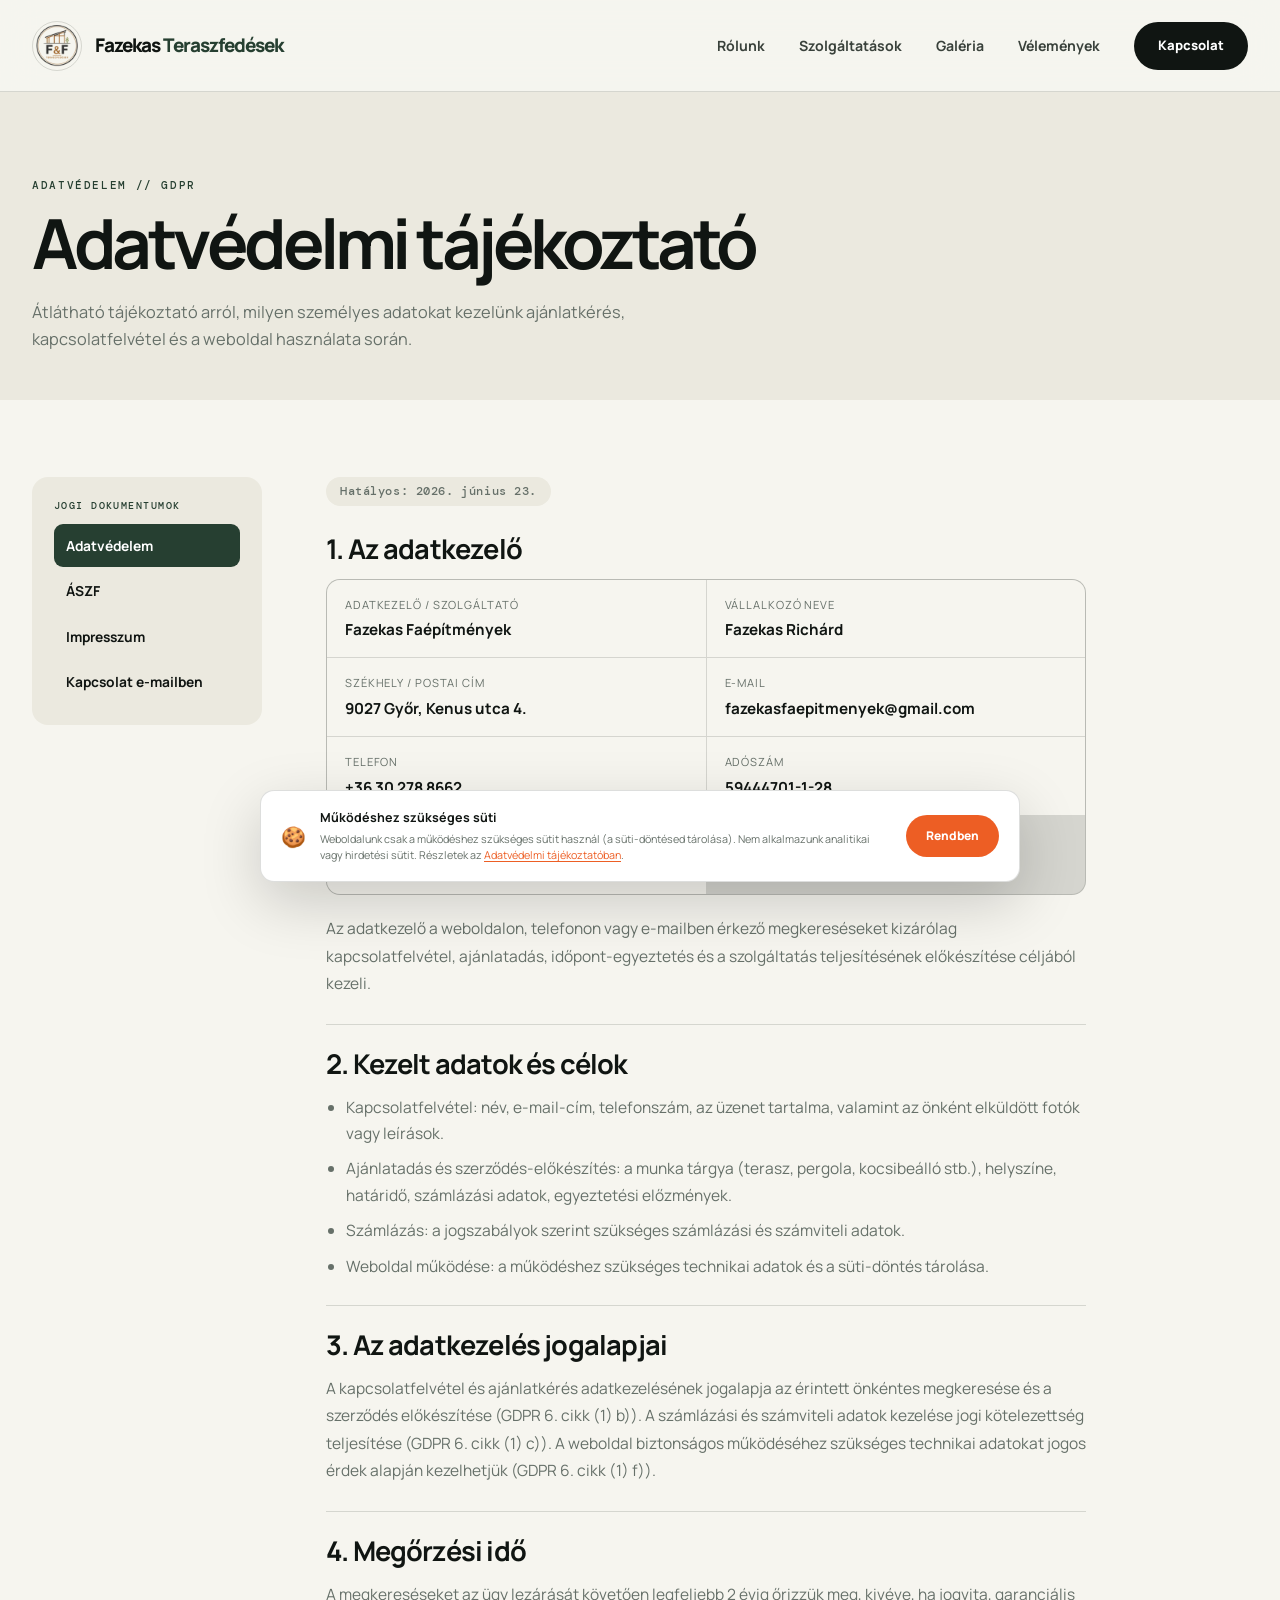
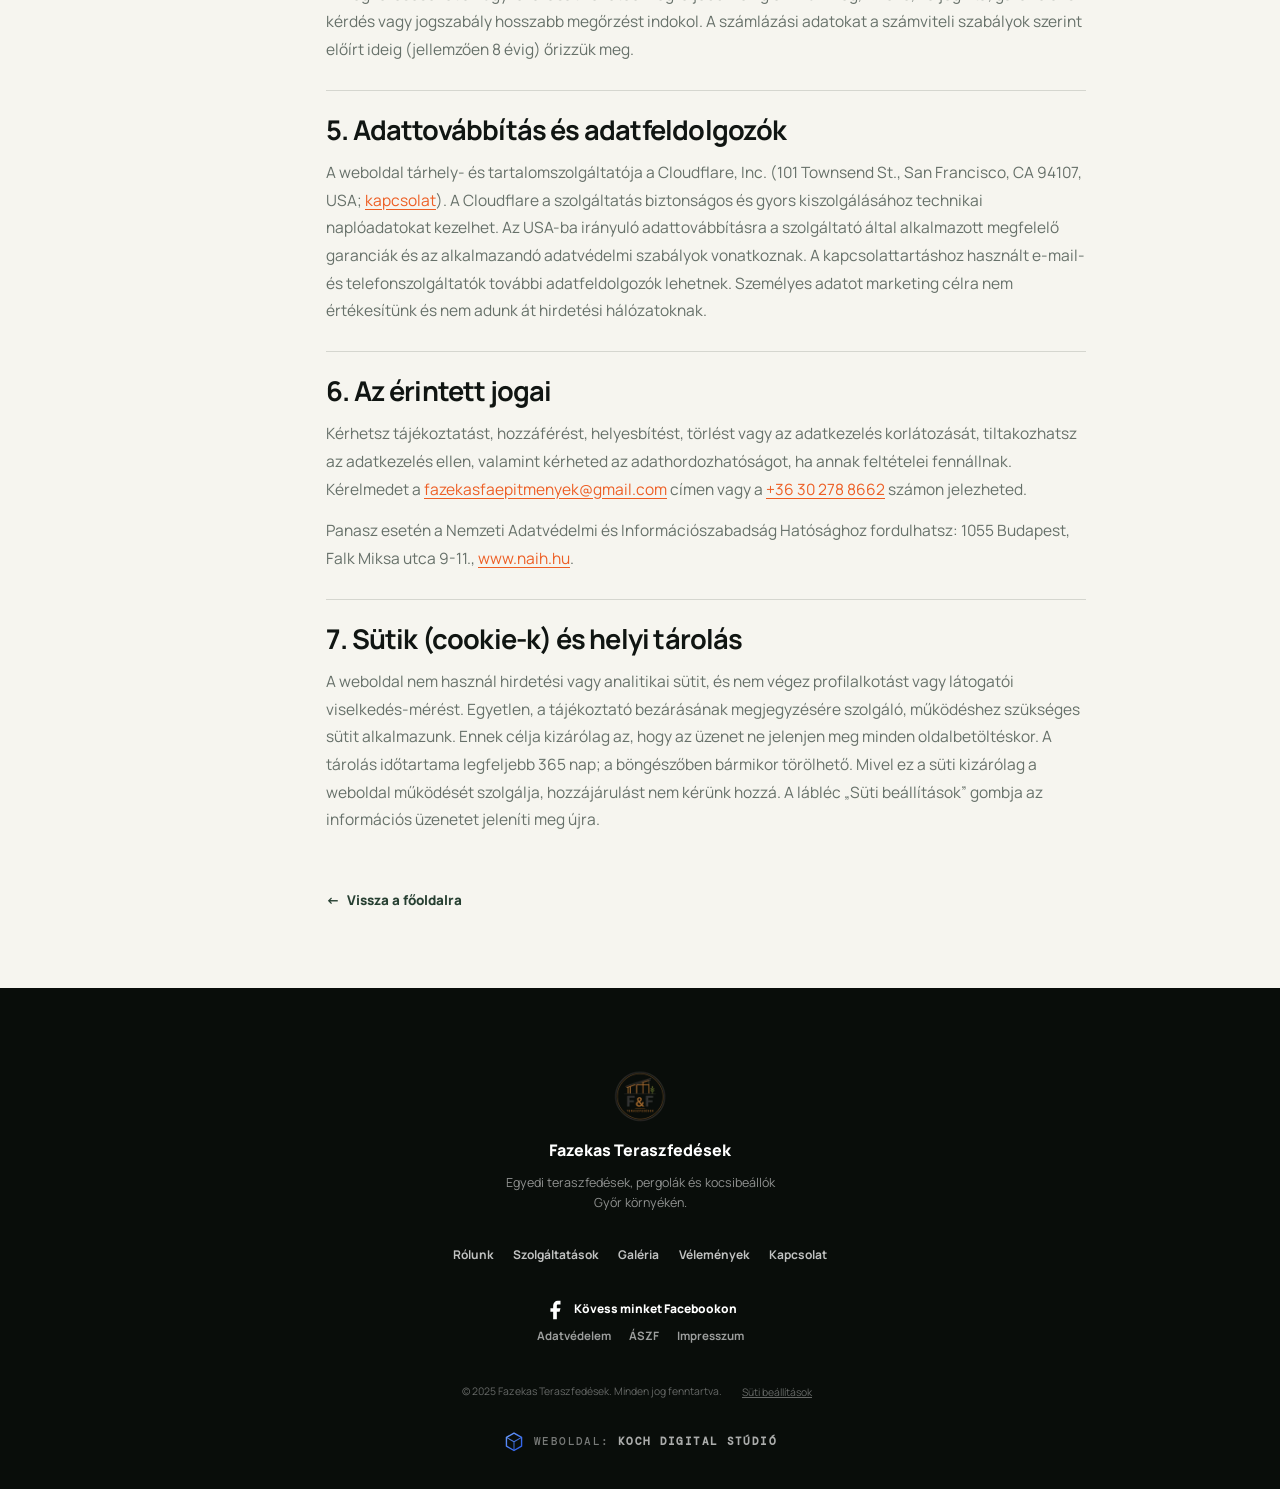
==== commit e9f3aeb6: "Performance and content polish - Resize logo.webp from 1440px/296KB to 128px/7KB - Load Manrope + DM" ====
--- a/adatvedelem.html
+++ b/adatvedelem.html
@@ -28,7 +28,8 @@
   <meta name="theme-color" content="#c2410c">
   <link rel="preconnect" href="https://fonts.googleapis.com">
   <link rel="preconnect" href="https://fonts.gstatic.com" crossorigin>
-  <link rel="stylesheet" href="./styles.css">
+  <link href="https://fonts.googleapis.com/css2?family=Manrope:wght@400;500;600;700;800&family=DM+Mono:wght@400;500&display=swap" rel="stylesheet">
+  <link rel="stylesheet" href="./styles.css?v=20260701c">
 </head>
 
 <body class="legal-page">
@@ -51,7 +52,7 @@
   <nav class="navbar" id="navbar" aria-label="Főnavigáció">
     <div class="container nav-container">
       <a href="index.html" class="brand" aria-label="Fazekas Teraszfedések főoldal">
-        <img src="./logo.webp?v=20260628a" alt="Fazekas Faépítmények Logó" class="brand-logo" width="44" height="44">
+        <img src="./logo.webp?v=20260701c" alt="Fazekas Faépítmények Logó" class="brand-logo" width="44" height="44">
         <span class="brand-name">Fazekas <em>Teraszfedések</em></span>
       </a>
       <button class="nav-toggle" id="navToggle" aria-label="Menü megnyitása" aria-expanded="false" aria-controls="navLinks">
@@ -147,7 +148,7 @@
   <footer class="footer dark-theme">
     <div class="container footer-inner">
       <div class="footer-brand">
-        <img src="./logo.webp?v=20260628a" alt="Fazekas Teraszfedések logó" class="footer-logo"><span class="footer-brand-name">Fazekas Teraszfedések</span>
+        <img src="./logo.webp?v=20260701c" alt="Fazekas Teraszfedések logó" class="footer-logo"><span class="footer-brand-name">Fazekas Teraszfedések</span>
         <p>Egyedi teraszfedések, pergolák és kocsibeállók Győr környékén.</p>
       </div>
       <nav class="footer-links" aria-label="Footer navigáció">
--- a/styles.css
+++ b/styles.css
@@ -1,4 +1,4 @@
-@import url('https://fonts.googleapis.com/css2?family=DM+Mono:wght@400;500&family=Manrope:wght@400;500;600;700;800&display=swap');
+/* A Manrope és DM Mono betűtípusokat a HTML <head> tölti be (gyorsabb, mint az @import). */
 :root{--ink:#101512;--leaf:#263f31;--paper:#f6f5ef;--sand:#ebe9df;--line:rgba(16,21,18,.14);--muted:#667069;--ember:#ed5e24;--lime:#d7e260;--nav:92px}*{box-sizing:border-box}html{scroll-behavior:smooth}body{margin:0;background:var(--paper);color:var(--ink);font-family:Manrope,Arial,sans-serif;line-height:1.55;overflow-x:hidden}img{display:block;max-width:100%}a{color:inherit;text-decoration:none}button{font:inherit}h1,h2,h3,p{margin:0}h1,h2,h3{letter-spacing:-.065em;line-height:.98}h1{font-size:clamp(3.1rem,6.8vw,7.5rem)}h2{font-size:clamp(2.35rem,4.6vw,5rem)}h3{font-size:1.18rem}.container{width:min(1240px,calc(100% - 64px));margin:auto}.section{padding:clamp(88px,12vw,164px) 0}.bg-alt{background:var(--sand)}.dark-theme{background:var(--ink);color:#fff}.dark-theme h1,.dark-theme h2,.dark-theme h3{color:#fff}.text-center{text-align:center}.mx-auto{margin-inline:auto}.mt-4{margin-top:16px}.mt-6{margin-top:24px}.mt-8{margin-top:32px}.mt-10{margin-top:48px}.mt-12{margin-top:72px}.lead{max-width:58ch;color:var(--muted);font-size:1.06rem;line-height:1.75}.lead-light{color:rgba(255,255,255,.76)}.eyebrow,.statement-index{display:block;color:var(--leaf);font:500 .68rem/1 'DM Mono',monospace;letter-spacing:.15em;text-transform:uppercase;margin-bottom:24px}
 main{display:flex;flex-direction:column}#velemenyek{order:20}
 .fade-in{opacity:0;transform:translateY(18px);transition:opacity .7s cubic-bezier(.22,1,.36,1),transform .7s cubic-bezier(.22,1,.36,1)}.fade-in.is-visible{opacity:1;transform:none}.btn{display:inline-flex;align-items:center;justify-content:center;min-height:56px;padding:0 27px;border:0;border-radius:999px;cursor:pointer;font-size:.86rem;font-weight:800;transition:transform .22s,background .22s}.btn:hover{transform:translateY(-2px)}.btn-primary{background:var(--ember);color:#fff}.btn-primary:hover{background:#ff7138}.btn-sm{min-height:42px;padding:0 20px;font-size:.75rem}.btn-outline-light{border:1px solid rgba(255,255,255,.64);color:#fff;background:transparent}.btn-outline-dark,.btn-outline-primary{border:1px solid var(--ink);color:var(--ink);background:transparent}
@@ -16,7 +16,9 @@
 /* ===== Material spotlight (BSH) ===== */
 .material-spotlight{width:min(1440px,calc(100% - 32px));margin:clamp(60px,8vw,110px) auto;display:grid;grid-template-columns:1fr 1fr;gap:0;border-radius:24px;overflow:hidden;background:var(--sand)}.material-media{position:relative;min-height:520px}.material-media img{position:absolute;inset:0;width:100%;height:100%;object-fit:cover}.material-copy{padding:clamp(42px,5vw,84px);display:flex;flex-direction:column;justify-content:center}.material-copy h2{max-width:13ch;margin-bottom:24px}.material-points{list-style:none;margin:26px 0 0;padding:0;display:grid;gap:13px}.material-points li{position:relative;padding-left:30px;font-size:.93rem;font-weight:600;color:var(--ink)}.material-points li:before{content:'';position:absolute;left:0;top:6px;width:16px;height:16px;border-radius:50%;background:var(--ember);box-shadow:0 0 0 4px rgba(237,94,36,.16)}.material-copy .text-link{color:var(--leaf);margin-top:34px}
 /* ===== Before / After slider ===== */
-.ba-slider{--pos:50%;position:relative;width:100%;max-width:1000px;margin-inline:auto;aspect-ratio:16/10;border-radius:18px;overflow:hidden;background:#000;user-select:none;touch-action:pan-y}.ba-before,.ba-after{position:absolute;inset:0}.ba-before img,.ba-after img{width:100%;height:100%;object-fit:cover;pointer-events:none}.ba-after{clip-path:inset(0 0 0 var(--pos))}.ba-tag{position:absolute;top:14px;padding:6px 13px;border-radius:999px;font:800 .66rem/1 'DM Mono',monospace;letter-spacing:.1em;text-transform:uppercase;color:#fff;backdrop-filter:blur(4px)}.ba-tag--before{left:14px;background:rgba(16,21,18,.62)}.ba-tag--after{right:14px;background:rgba(237,94,36,.86)}.ba-handle{position:absolute;top:0;bottom:0;left:var(--pos);width:2px;background:#fff;transform:translateX(-1px);pointer-events:none;box-shadow:0 0 0 1px rgba(0,0,0,.12)}.ba-handle svg{position:absolute;top:50%;left:50%;transform:translate(-50%,-50%);width:42px;height:42px;padding:11px;border-radius:50%;background:var(--leaf);box-shadow:0 6px 20px rgba(0,0,0,.35)}.ba-slider.is-dragging .ba-handle svg{transform:translate(-50%,-50%) scale(1.08)}.ba-range{position:absolute;inset:0;width:100%;height:100%;margin:0;opacity:0;cursor:ew-resize}
+.ba-slider{--pos:50%;position:relative;width:100%;max-width:1000px;margin-inline:auto;aspect-ratio:16/10;border-radius:18px;overflow:hidden;background:#000;user-select:none;touch-action:pan-y}.ba-before,.ba-after{position:absolute;inset:0}.ba-before img,.ba-after img{width:100%;height:100%;object-fit:cover;pointer-events:none}.ba-after{clip-path:inset(0 0 0 var(--pos))}.ba-tag{position:absolute;top:14px;padding:6px 13px;border-radius:999px;font:800 .66rem/1 'DM Mono',monospace;letter-spacing:.1em;text-transform:uppercase;color:#fff;backdrop-filter:blur(4px);transition:opacity .2s ease,transform .2s ease}.ba-tag--before{left:14px;background:rgba(16,21,18,.62)}.ba-tag--after{right:14px;background:rgba(237,94,36,.86)}.ba-slider.is-after-only .ba-tag--before,.ba-slider.is-before-only .ba-tag--after{opacity:0;pointer-events:none}.ba-slider.is-after-only .ba-tag--before{transform:translateX(-8px)}.ba-slider.is-before-only .ba-tag--after{transform:translateX(8px)}.ba-handle{position:absolute;top:0;bottom:0;left:var(--pos);width:2px;background:#fff;transform:translateX(-1px);pointer-events:none;box-shadow:0 0 0 1px rgba(0,0,0,.12)}.ba-handle svg{position:absolute;top:50%;left:50%;transform:translate(-50%,-50%);width:42px;height:42px;padding:11px;border-radius:50%;background:var(--leaf);box-shadow:0 6px 20px rgba(0,0,0,.35)}.ba-slider.is-dragging .ba-handle svg{transform:translate(-50%,-50%) scale(1.08)}.ba-range{position:absolute;inset:0;width:100%;height:100%;margin:0;opacity:0;cursor:ew-resize}
+/* ===== Before / After feature section ===== */
+.before-after-section{padding:clamp(86px,11vw,150px) 0;background:linear-gradient(180deg,var(--paper),var(--sand));overflow:hidden}.before-after-shell{display:grid;grid-template-columns:minmax(300px,.72fr) minmax(0,1.28fr);gap:clamp(32px,5vw,72px);align-items:center}.before-after-copy h2{max-width:9.5ch}.before-after-copy .lead{margin-top:24px;max-width:43ch}.before-after-proof{display:flex;flex-wrap:wrap;gap:8px;margin-top:30px}.before-after-proof span{padding:9px 12px;border:1px solid rgba(38,63,49,.18);border-radius:999px;background:rgba(255,255,255,.42);color:var(--leaf);font:800 .68rem/1 'DM Mono',monospace;letter-spacing:.08em;text-transform:uppercase}.before-after-panel{position:relative;padding:10px;border-radius:26px;background:linear-gradient(135deg,rgba(255,255,255,.72),rgba(255,255,255,.18));box-shadow:0 28px 90px rgba(16,21,18,.14)}.before-after-panel:before{content:'';position:absolute;inset:auto 6% -22px 6%;height:42px;border-radius:50%;background:rgba(16,21,18,.18);filter:blur(22px);z-index:0}.before-after-panel .ba-slider{position:relative;z-index:1;max-width:none;border-radius:20px;box-shadow:inset 0 0 0 1px rgba(255,255,255,.26)}.before-after-panel .ba-slider:focus-within{outline:3px solid rgba(237,94,36,.28);outline-offset:4px}.before-after-panel .ba-slider:after{content:'';position:absolute;inset:0;pointer-events:none;background:linear-gradient(180deg,rgba(0,0,0,.08),transparent 30%,rgba(0,0,0,.18));z-index:3}.before-after-panel .ba-tag{z-index:4}.before-after-panel .ba-handle{z-index:5;width:3px;background:rgba(255,255,255,.96)}.before-after-panel .ba-handle svg{color:#fff;background:var(--ember);width:48px;height:48px;padding:12px}.before-after-hint{position:relative;z-index:1;margin:12px 8px 0;color:var(--muted);font-size:.78rem;text-align:center}
 /* ===== Service area ===== */
 .service-area{display:grid;grid-template-columns:1.3fr .7fr;gap:clamp(32px,5vw,72px);align-items:center}.town-list{list-style:none;margin:0;padding:0;display:grid;grid-template-columns:repeat(4,1fr);gap:10px}.town-list li{position:relative;padding:11px 14px;background:var(--paper);border:1px solid var(--line);border-radius:10px;font-size:.8rem;font-weight:700}.service-area-card{padding:clamp(30px,4vw,44px);background:var(--leaf);color:#fff;border-radius:18px;text-align:center}.service-area-card svg{color:var(--lime);margin-bottom:14px}.service-area-card strong{display:block;font-size:1.1rem;margin-bottom:10px}.service-area-card p{color:rgba(255,255,255,.74);font-size:.88rem;line-height:1.7}.service-area-card .btn{width:100%}
 /* ===== Polikarbonát grid (4 oszlop) ===== */
@@ -31,7 +33,7 @@
 .process-step,.bsh-card{transition:transform .25s,box-shadow .25s}.process-step:hover,.bsh-card:hover{transform:translateY(-3px)}.bsh-card:hover{box-shadow:0 16px 40px rgba(16,21,18,.07)}
 /* ===== Responsive for new blocks ===== */
 @media(max-width:900px){.town-list{grid-template-columns:repeat(3,1fr)}.poly-grid{grid-template-columns:repeat(2,1fr)}}
-@media(max-width:768px){.material-spotlight{grid-template-columns:1fr;width:calc(100% - 24px)}.material-media{min-height:300px}.service-area{grid-template-columns:1fr}.town-list{grid-template-columns:repeat(2,1fr)}.poly-grid{grid-template-columns:1fr}.ba-slider{aspect-ratio:4/5}.hero-scroll{display:none}.wood-divider{padding:26px 0 34px}.wood-divider-icon{display:none}.wood-divider-scroll{display:grid;place-items:center}.footer{padding-bottom:96px}.mobile-cta{display:flex;position:fixed;z-index:120;left:0;right:0;bottom:0;gap:9px;padding:11px 14px;padding-bottom:calc(11px + env(safe-area-inset-bottom));background:rgba(246,245,239,.92);backdrop-filter:blur(18px);border-top:1px solid var(--line);box-shadow:0 -10px 30px rgba(16,21,18,.08);transform:translateY(130%);transition:transform .32s cubic-bezier(.22,1,.36,1)}.mobile-cta.is-visible{transform:none}.mobile-cta a{flex:1;display:inline-flex;align-items:center;justify-content:center;gap:8px;min-height:52px;border-radius:999px;font-size:.85rem;font-weight:800}.mobile-cta-call{flex:.85;background:var(--ink);color:#fff}.mobile-cta-quote{background:var(--ember);color:#fff}}
+@media(max-width:768px){.material-spotlight{grid-template-columns:1fr;width:calc(100% - 24px)}.material-media{min-height:300px}.before-after-section{padding:68px 0}.before-after-shell{grid-template-columns:1fr;gap:28px}.before-after-copy h2{max-width:13ch}.before-after-proof{gap:7px;margin-top:22px}.before-after-proof span{font-size:.58rem;padding:8px 10px}.before-after-panel{width:calc(100% + 12px);margin-left:-6px;padding:7px;border-radius:20px}.before-after-panel .ba-slider{aspect-ratio:16/10;border-radius:16px}.before-after-panel .ba-tag{top:10px;padding:6px 10px;font-size:.58rem}.before-after-panel .ba-handle svg{width:44px;height:44px}.before-after-hint{font-size:.72rem}.service-area{grid-template-columns:1fr}.town-list{grid-template-columns:repeat(2,1fr)}.poly-grid{grid-template-columns:1fr}.ba-slider{aspect-ratio:4/5}.hero-scroll{display:none}.wood-divider{padding:26px 0 34px}.wood-divider-icon{display:none}.wood-divider-scroll{display:grid;place-items:center}.footer{padding-bottom:96px}.mobile-cta{display:flex;position:fixed;z-index:120;left:0;right:0;bottom:0;gap:9px;padding:11px 14px;padding-bottom:calc(11px + env(safe-area-inset-bottom));background:rgba(246,245,239,.92);backdrop-filter:blur(18px);border-top:1px solid var(--line);box-shadow:0 -10px 30px rgba(16,21,18,.08);transform:translateY(130%);transition:transform .32s cubic-bezier(.22,1,.36,1)}.mobile-cta.is-visible{transform:none}.mobile-cta a{flex:1;display:inline-flex;align-items:center;justify-content:center;gap:8px;min-height:52px;border-radius:999px;font-size:.85rem;font-weight:800}.mobile-cta-call{flex:.85;background:var(--ink);color:#fff}.mobile-cta-quote{background:var(--ember);color:#fff}}
 /* ===== GYIK / FAQ ===== */
 .faq-list{max-width:840px;margin-inline:auto;border-top:1px solid var(--line)}
 .faq-item{border-bottom:1px solid var(--line)}
